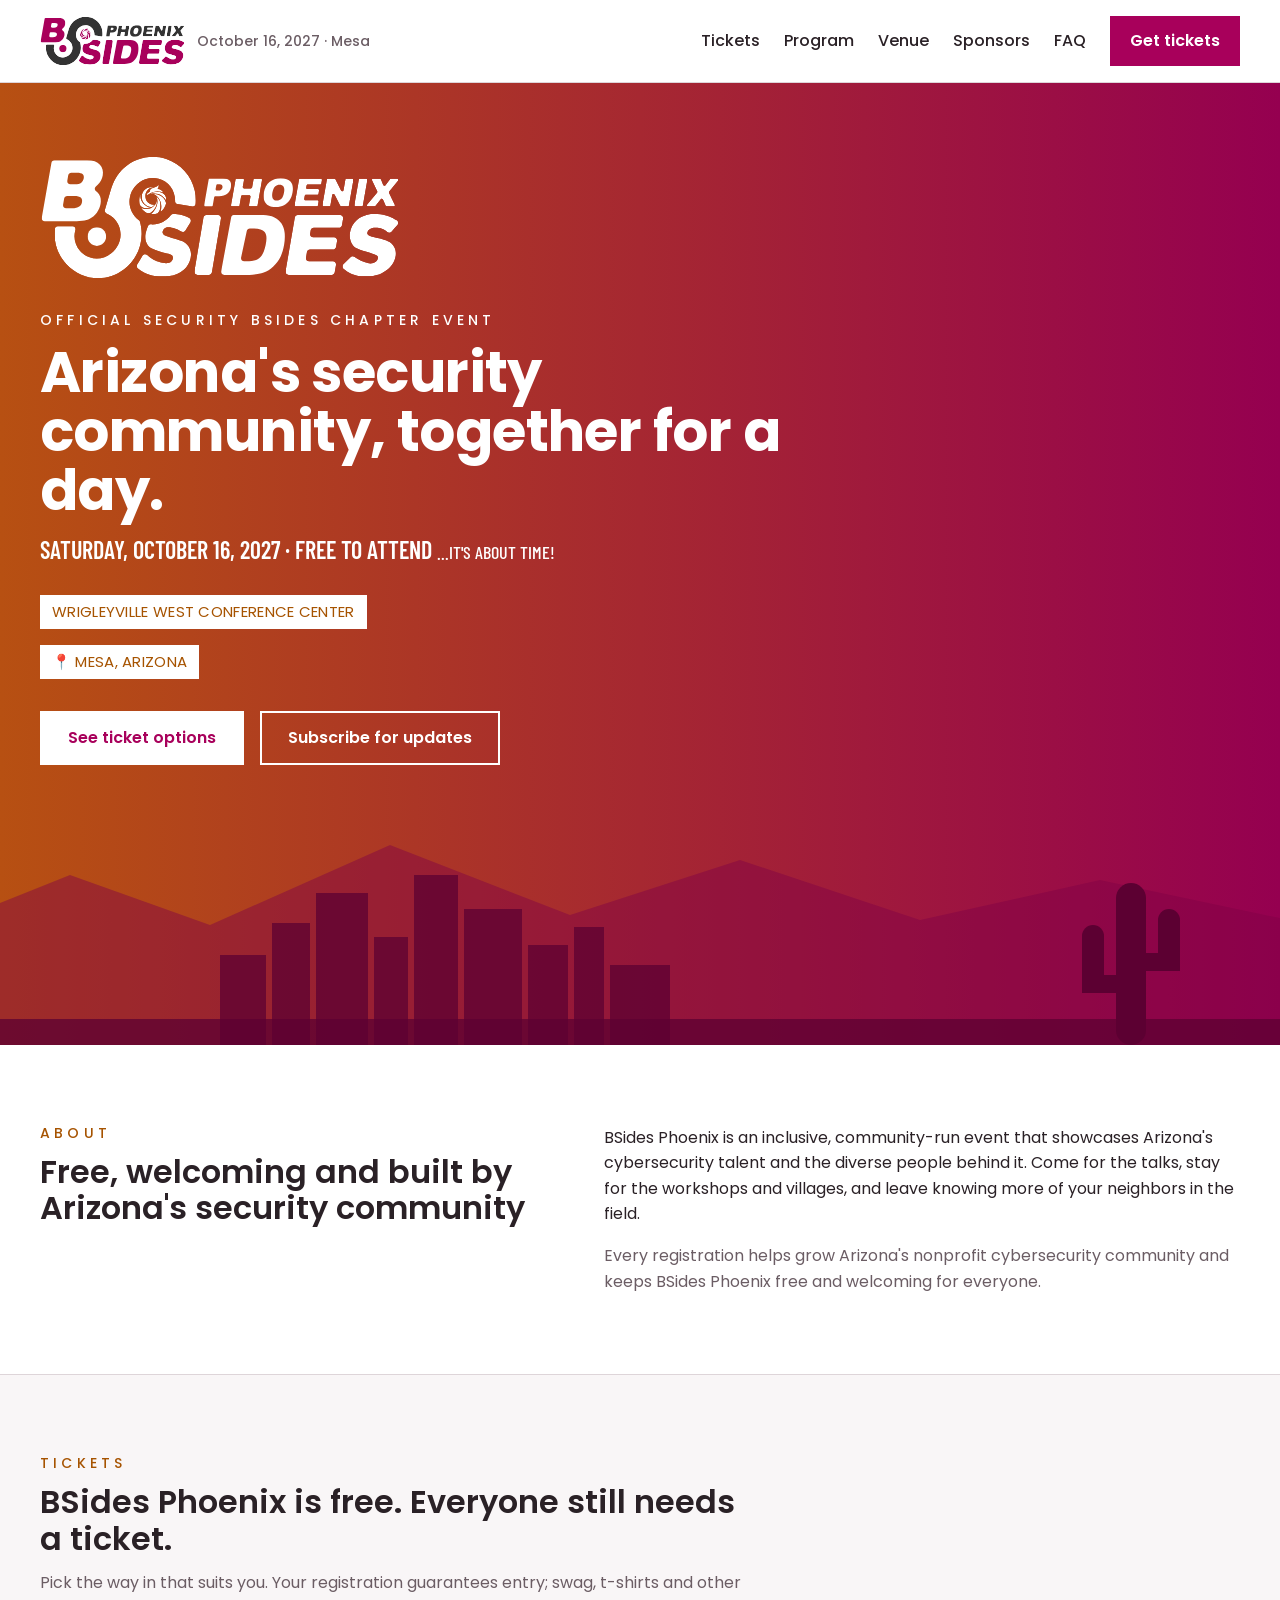
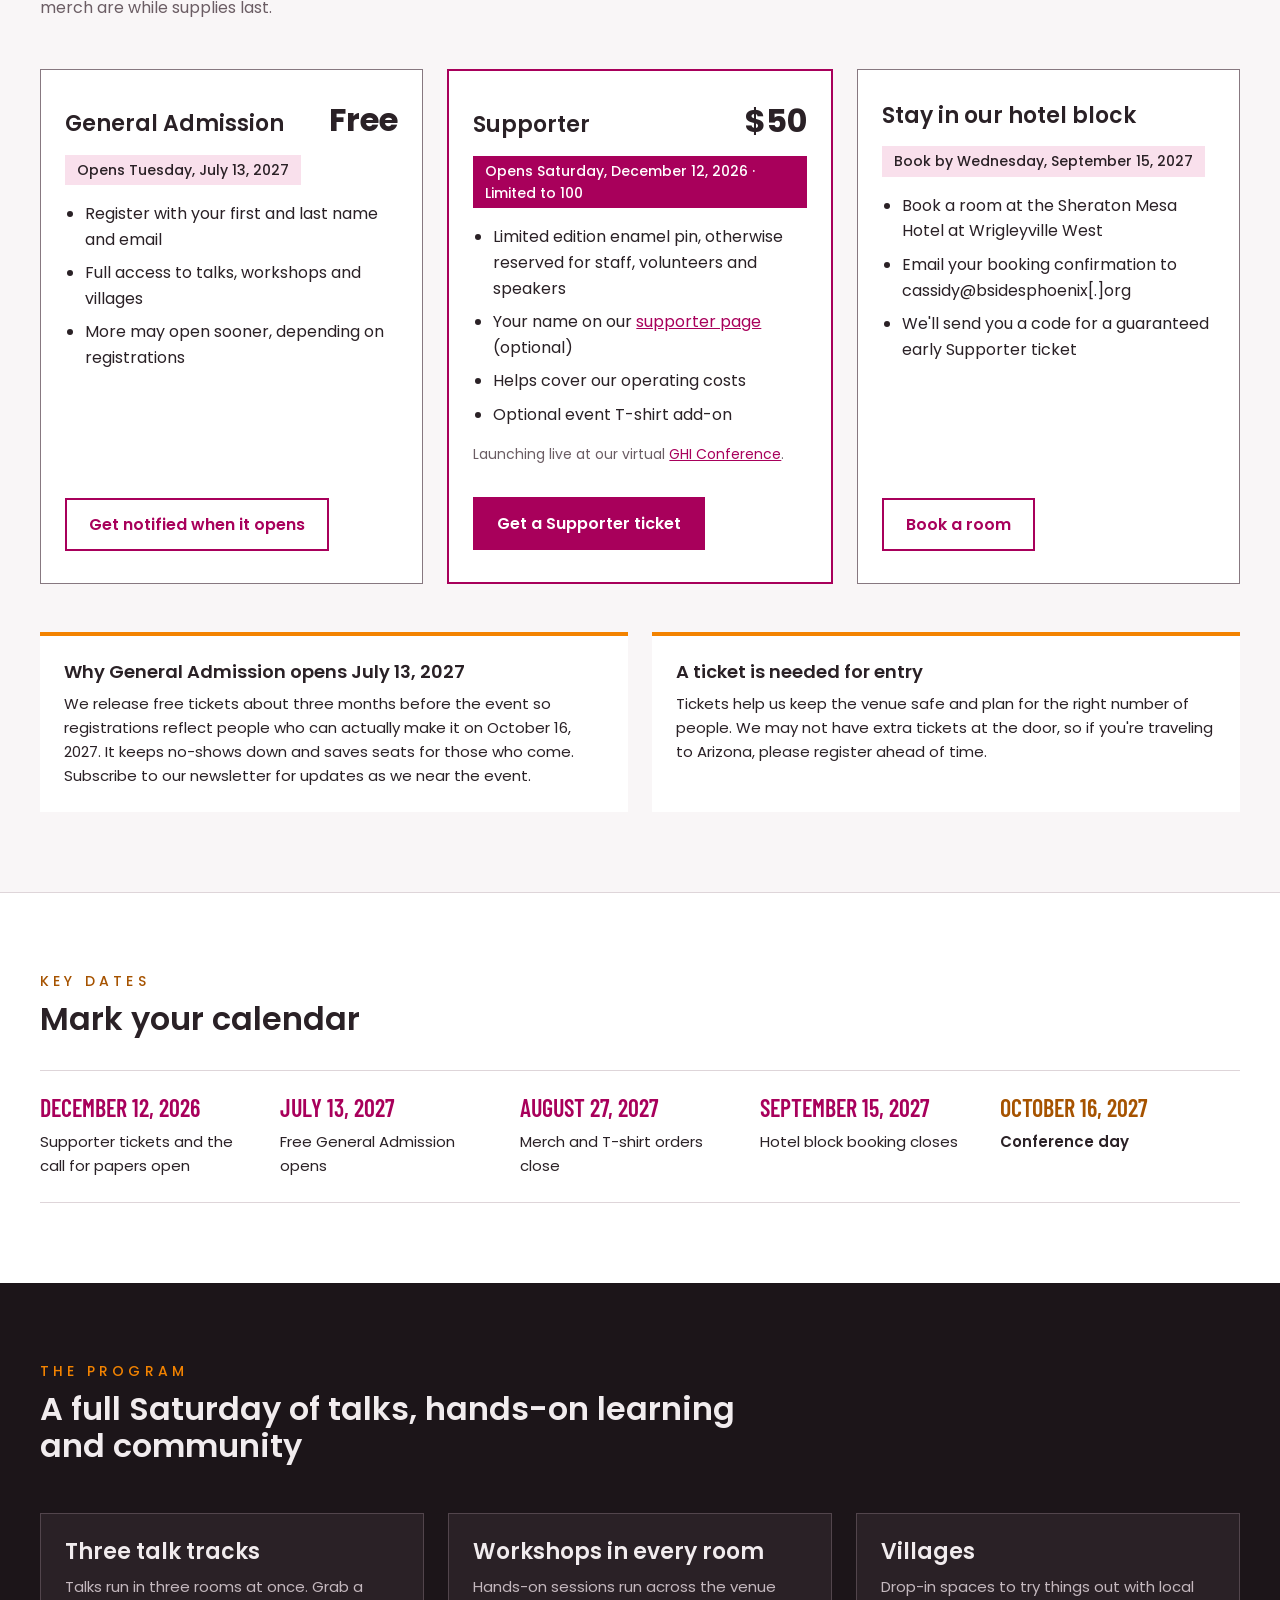
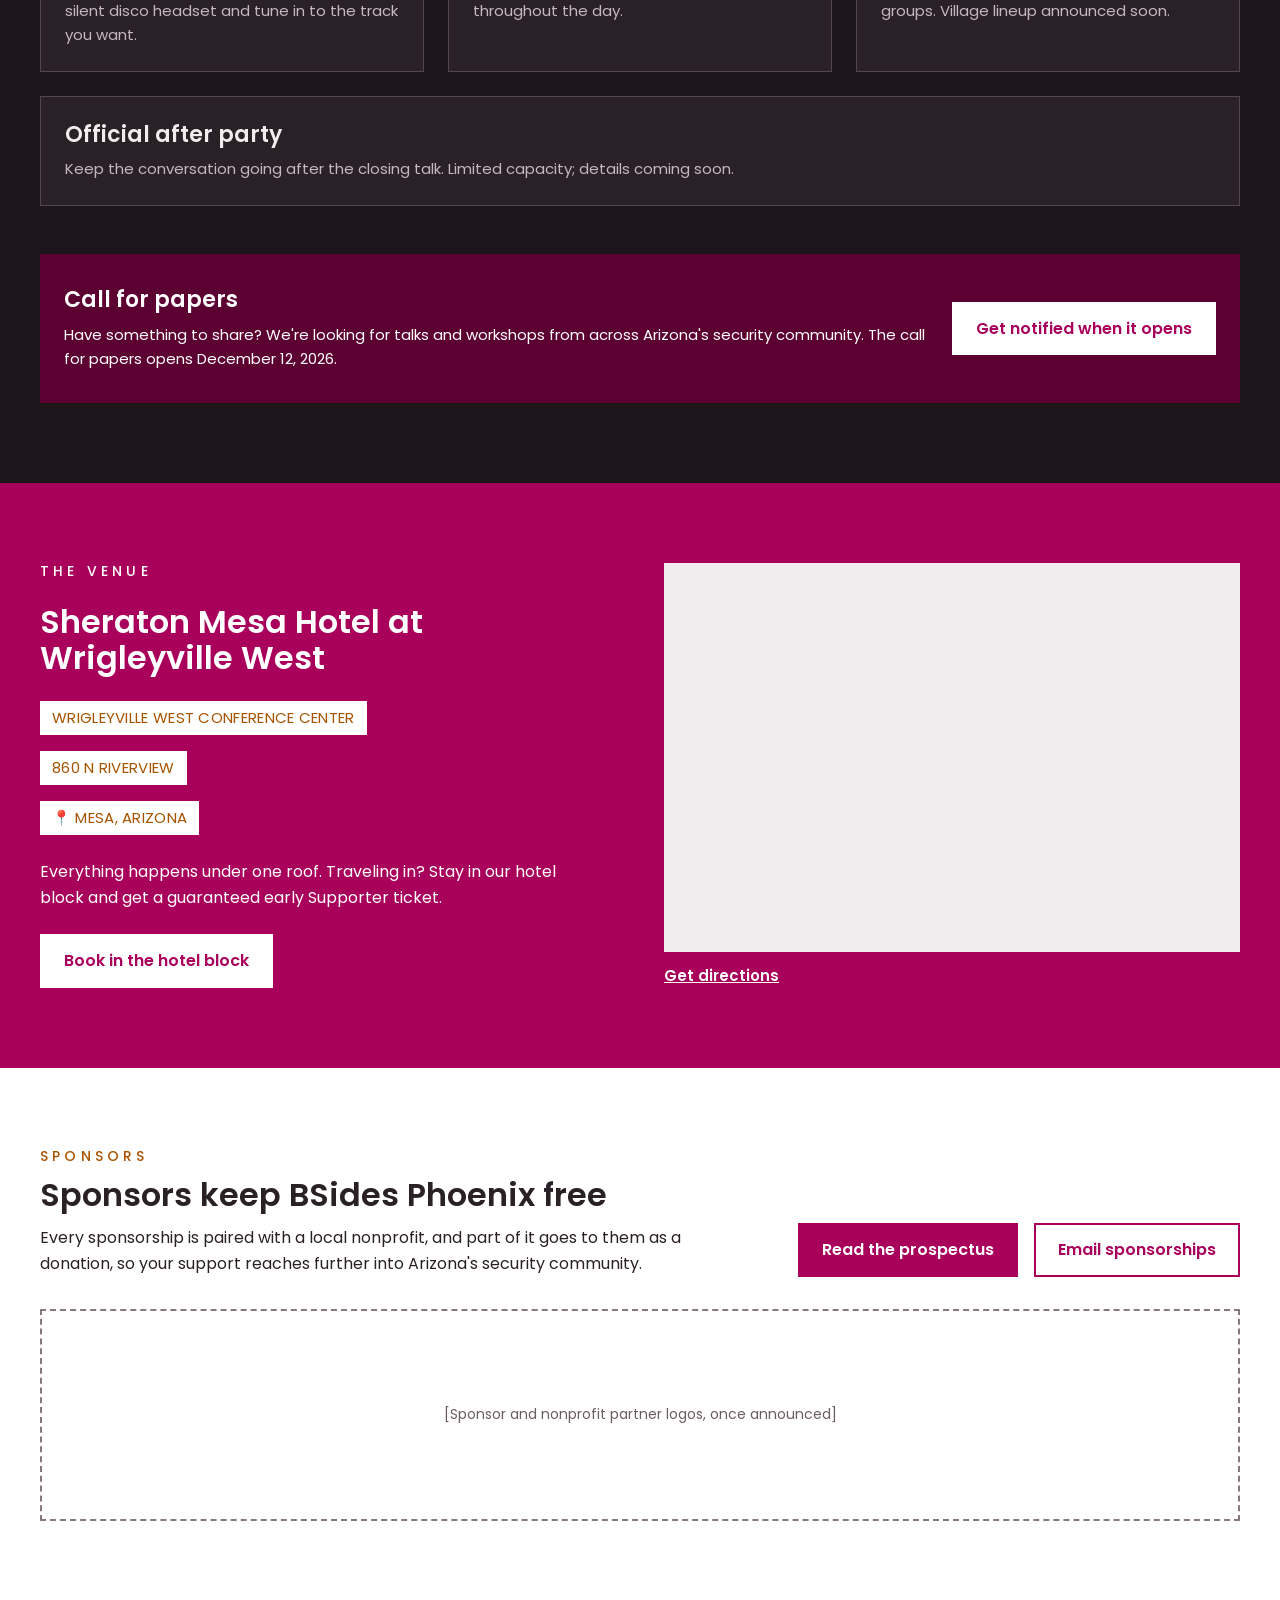
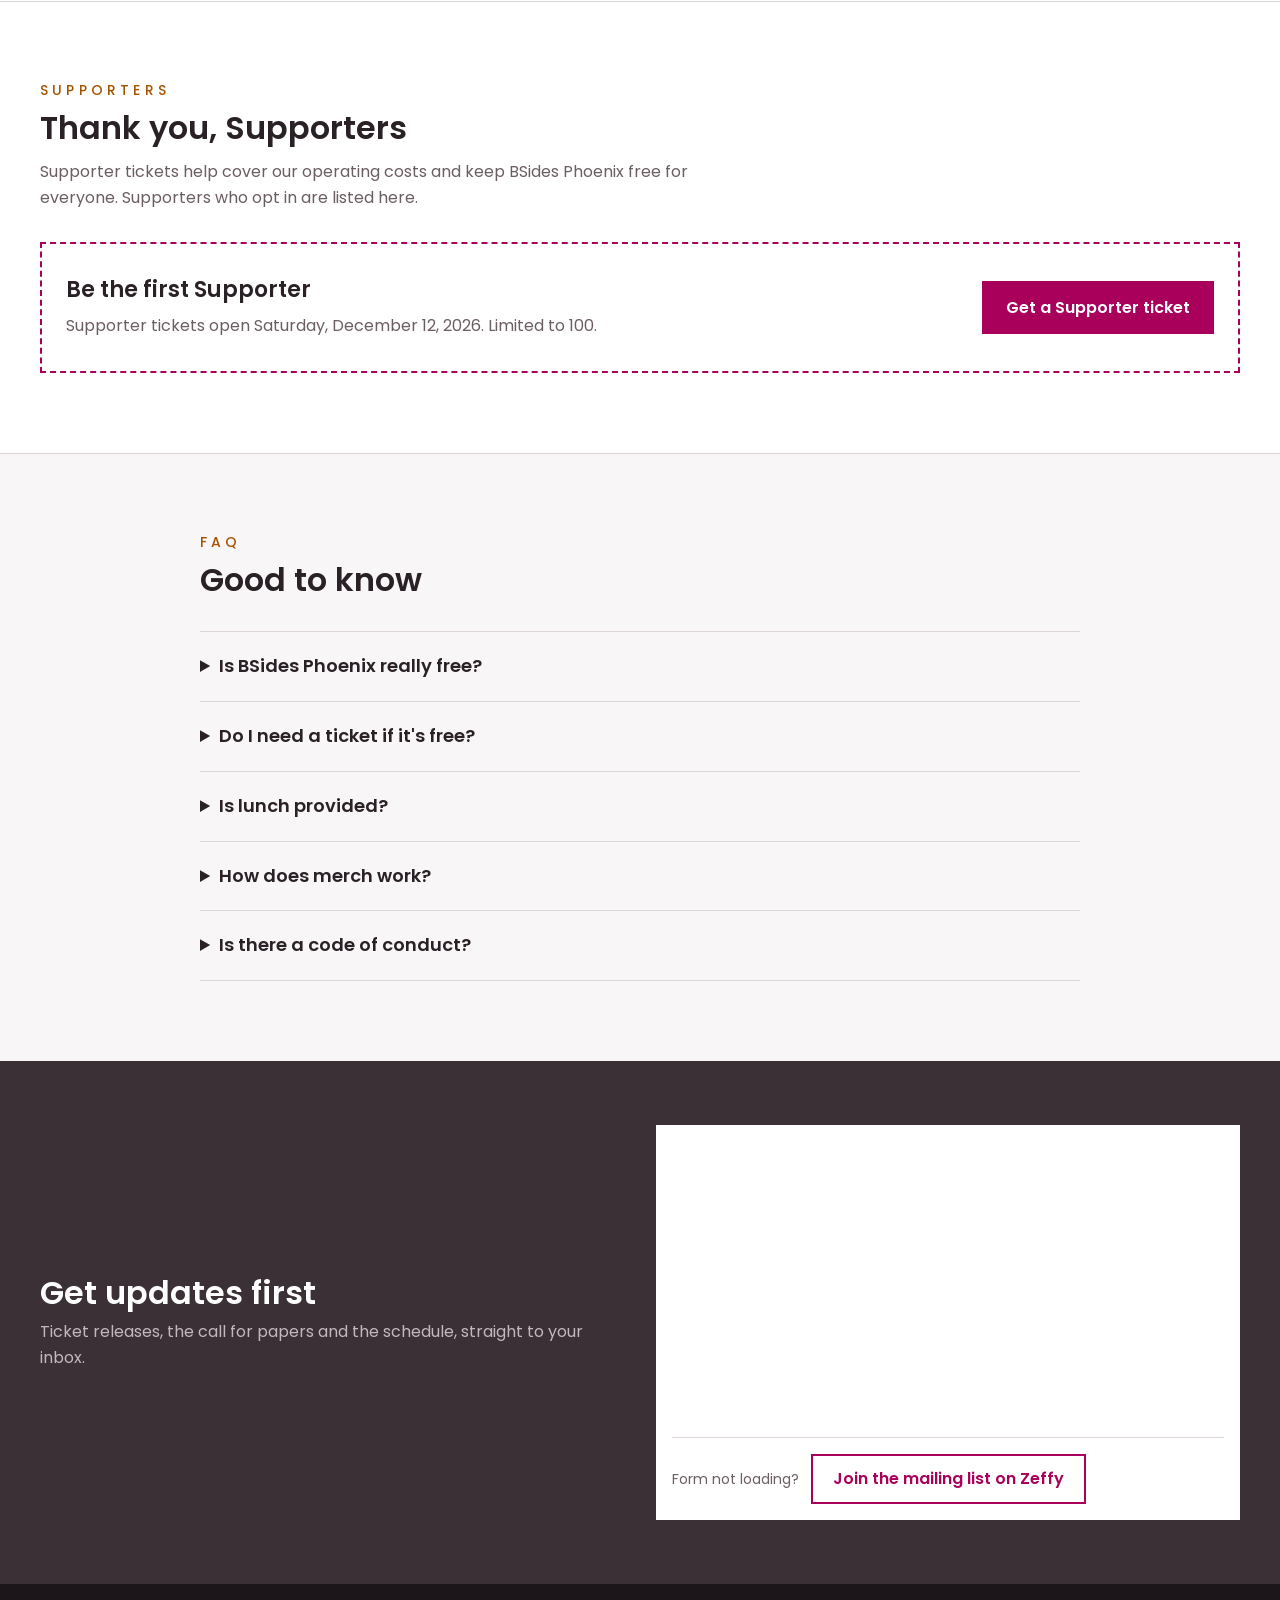
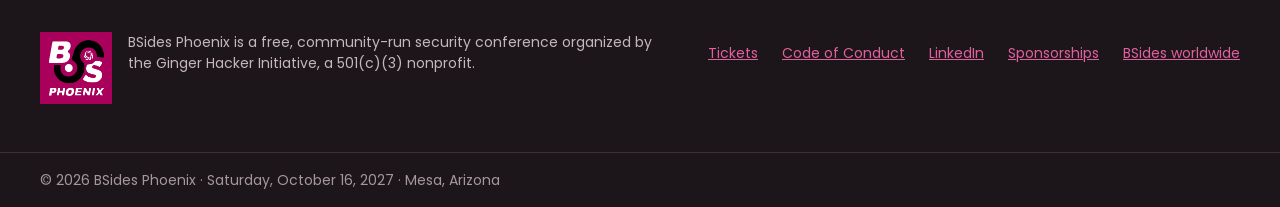
==== index.html @ c881b484 "Add CFP date, venue map, Supporters section and "free" in the hero - Hero date line now reads "Satur" ====
<!doctype html>
<html lang="en">
<head>
<meta charset="utf-8">
<meta name="viewport" content="width=device-width, initial-scale=1">
<title>BSides Phoenix 2027 · Saturday, October 16, 2027 · Mesa, Arizona</title>
<meta name="description" content="BSides Phoenix is a free, community-run security conference on Saturday, October 16, 2027 at the Wrigleyville West Conference Center in Mesa, Arizona.">
<meta property="og:title" content="BSides Phoenix 2027">
<meta property="og:description" content="A free, community-run security conference. Saturday, October 16, 2027 · Mesa, Arizona.">
<meta property="og:url" content="https://bsidesphoenix.org/">
<meta property="og:type" content="website">
<meta property="og:site_name" content="BSides Phoenix">
<meta property="og:image" content="https://bsidesphoenix.org/assets/og-image.png">
<meta property="og:image:width" content="1200">
<meta property="og:image:height" content="630">
<meta property="og:image:alt" content="BSides Phoenix logo with the date Saturday, October 16, 2027, Mesa, Arizona, over a desert skyline">
<meta name="twitter:card" content="summary_large_image">
<link rel="preconnect" href="https://fonts.googleapis.com">
<link rel="preconnect" href="https://fonts.gstatic.com" crossorigin>
<link rel="icon" href="favicon-32.png" sizes="32x32" type="image/png">
<link rel="icon" href="assets/logo/bsides-phoenix-icon.svg" type="image/svg+xml">
<link rel="apple-touch-icon" href="apple-touch-icon.png">
<link href="https://fonts.googleapis.com/css2?family=Poppins:wght@400;500;600;700&amp;family=Barlow+Condensed:wght@500;600&amp;display=swap" rel="stylesheet">
<link rel="stylesheet" href="assets/css/site.css">
</head>
<body>
<div class="page">

<!-- Header -->
<header class="site-header">
<div class="site-header__inner">
<a href="#top" class="brand">
<img src="assets/logo/bsides-phoenix-horizontal-color.svg" alt="BSides Phoenix" width="145" height="50" class="brand__logo">
<span class="brand__date">October 16, 2027 · Mesa</span>
</a>
<nav aria-label="Main" class="main-nav">
<a href="#tickets" class="nav-link">Tickets</a>
<a href="#program" class="nav-link">Program</a>
<a href="#venue" class="nav-link">Venue</a>
<a href="#sponsors" class="nav-link">Sponsors</a>
<a href="#faq" class="nav-link">FAQ</a>
<a href="https://www.zeffy.com/en-US/ticketing/bsides-phoenix" class="btn btn-primary btn--compact">Get tickets</a>
</nav>
</div>
</header>

<!-- Hero -->
<section id="top" class="hero on-photo">
<svg aria-hidden="true" viewBox="0 0 1440 240" preserveAspectRatio="xMidYMax slice" class="hero__skyline">
<polygon points="0,240 0,130 150,70 290,120 470,40 650,110 820,55 1000,115 1180,75 1440,130 1440,240" fill="#7f0045" fill-opacity="0.45"></polygon>
<g fill="#5c0032" fill-opacity="0.75">
<rect x="300" y="150" width="46" height="90"></rect>
<rect x="352" y="118" width="38" height="122"></rect>
<rect x="396" y="88" width="52" height="152"></rect>
<rect x="454" y="132" width="34" height="108"></rect>
<rect x="494" y="70" width="44" height="170"></rect>
<rect x="544" y="104" width="58" height="136"></rect>
<rect x="608" y="140" width="40" height="100"></rect>
<rect x="654" y="122" width="30" height="118"></rect>
<rect x="690" y="160" width="60" height="80"></rect>
<rect x="0" y="214" width="1440" height="26"></rect>
</g>
<g fill="#5c0032">
<rect x="1196" y="78" width="30" height="162" rx="15"></rect>
<rect x="1162" y="120" width="22" height="64" rx="11"></rect>
<rect x="1162" y="170" width="44" height="18"></rect>
<rect x="1238" y="104" width="22" height="58" rx="11"></rect>
<rect x="1216" y="148" width="44" height="18"></rect>
</g>
</svg>
<div class="hero__inner">
<img src="assets/logo/bsides-phoenix-horizontal-white.svg" alt="BSides Phoenix" width="360" height="125" class="hero__logo">
<div class="hero__text">
<p class="eyebrow eyebrow--plain">Official Security BSides Chapter Event</p>
<h1 class="hero__title">Arizona's security community, together for a day.</h1>
<p class="hero__date date-type">Saturday, October 16, 2027 · Free to attend <span class="hero__tagline">...it's about time!</span></p>
</div>
<div class="chips">
<span class="chip">Wrigleyville West Conference Center</span>
<span class="chip"><span aria-hidden="true">📍</span>Mesa, Arizona</span>
</div>
<div class="row gap-16">
<a href="#tickets" class="btn btn-light btn--wide">See ticket options</a>
<a href="#newsletter" class="btn btn-outline-light">Subscribe for updates</a>
</div>
</div>
</section>

<!-- About -->
<section>
<div class="wrap row gap-48 items-start">
<div class="about__intro min-0">
<p class="eyebrow">About</p>
<h2 class="h2">Free, welcoming and built by Arizona's security community</h2>
</div>
<div class="about__body min-0 stack gap-16">
<p class="m-0">BSides Phoenix is an inclusive, community-run event that showcases Arizona's cybersecurity talent and the diverse people behind it. Come for the talks, stay for the workshops and villages, and leave knowing more of your neighbors in the field.</p>
<p class="m-0 muted">Every registration helps grow Arizona's nonprofit cybersecurity community and keeps BSides Phoenix free and welcoming for everyone.</p>
</div>
</div>
</section>

<!-- Tickets -->
<section id="tickets" class="band">
<div class="wrap stack gap-48">
<div class="stack gap-12 measure">
<p class="eyebrow">Tickets</p>
<h2 class="h2">BSides Phoenix is free. Everyone still needs a ticket.</h2>
<p class="m-0 muted">Pick the way in that suits you. Your registration guarantees entry; swag, t-shirts and other merch are while supplies last.</p>
</div>
<div class="row gap-24">

<article class="ticket">
<div class="ticket__head">
<h3 class="h3">General Admission</h3>
<span class="ticket__price">Free</span>
</div>
<span class="badge">Opens Tuesday, July 13, 2027</span>
<ul class="ticket__list">
<li>Register with your first and last name and email</li>
<li>Full access to talks, workshops and villages</li>
<li>More may open sooner, depending on registrations</li>
</ul>
<div class="grow"></div>
<a href="#newsletter" class="btn btn-outline self-start">Get notified when it opens</a>
</article>

<article class="ticket ticket--featured">
<div class="ticket__head">
<h3 class="h3">Supporter</h3>
<span class="ticket__price">$50</span>
</div>
<span class="badge badge--strong">Opens Saturday, December 12, 2026 · Limited to 100</span>
<ul class="ticket__list">
<li>Limited edition enamel pin, otherwise reserved for staff, volunteers and speakers</li>
<li>Your name on our <a href="#supporters">supporter page</a> (optional)</li>
<li>Helps cover our operating costs</li>
<li>Optional event T-shirt add-on</li>
</ul>
<p class="ticket__fine">Launching live at our virtual <a href="https://www.youtube.com/live/ds0Mz9aXHaI?si=sALEgLWDDtvTOj9t">GHI Conference</a>.</p>
<div class="grow"></div>
<a href="https://www.zeffy.com/en-US/ticketing/bsides-phoenix" class="btn btn-primary self-start">Get a Supporter ticket</a>
</article>

<article class="ticket">
<div class="ticket__head">
<h3 class="h3">Stay in our hotel block</h3>
</div>
<span class="badge">Book by Wednesday, September 15, 2027</span>
<ul class="ticket__list">
<li>Book a room at the Sheraton Mesa Hotel at Wrigleyville West</li>
<li>Email your booking confirmation to cassidy@bsidesphoenix[.]org</li>
<li>We'll send you a code for a guaranteed early Supporter ticket</li>
</ul>
<div class="grow"></div>
<a href="https://app.marriott.com/resview2?id=1788377583648&amp;key=GRP&amp;app=resvlink" class="btn btn-outline self-start">Book a room</a>
</article>
</div>

<div class="row gap-24">
<div class="note">
<h3 class="note__title">Why General Admission opens July 13, 2027</h3>
<p class="note__text">We release free tickets about three months before the event so registrations reflect people who can actually make it on October 16, 2027. It keeps no-shows down and saves seats for those who come. Subscribe to our newsletter for updates as we near the event.</p>
</div>
<div class="note">
<h3 class="note__title">A ticket is needed for entry</h3>
<p class="note__text">Tickets help us keep the venue safe and plan for the right number of people. We may not have extra tickets at the door, so if you're traveling to Arizona, please register ahead of time.</p>
</div>
</div>
</div>
</section>

<!-- Key dates -->
<section>
<div class="wrap stack gap-32">
<div class="stack gap-12">
<p class="eyebrow">Key dates</p>
<h2 class="h2">Mark your calendar</h2>
</div>
<ol class="dates">
<li class="dates__item">
<span class="date-type dates__when">December 12, 2026</span>
<span class="dates__what">Supporter tickets and the call for papers open</span>
</li>
<li class="dates__item">
<span class="date-type dates__when">July 13, 2027</span>
<span class="dates__what">Free General Admission opens</span>
</li>
<li class="dates__item">
<span class="date-type dates__when">August 27, 2027</span>
<span class="dates__what">Merch and T-shirt orders close</span>
</li>
<li class="dates__item">
<span class="date-type dates__when">September 15, 2027</span>
<span class="dates__what">Hotel block booking closes</span>
</li>
<li class="dates__item">
<span class="date-type dates__when dates__when--event">October 16, 2027</span>
<span class="dates__what dates__what--event">Conference day</span>
</li>
</ol>
</div>
</section>

<!-- Program -->
<section id="program" class="dark on-dark">
<div class="wrap stack gap-48">
<div class="stack gap-12 measure">
<p class="eyebrow eyebrow--bright">The program</p>
<h2 class="h2">A full Saturday of talks, hands-on learning and community</h2>
</div>
<div class="row gap-24">
<div class="panel">
<h3 class="h3">Three talk tracks</h3>
<p class="panel__text">Talks run in three rooms at once. Grab a silent disco headset and tune in to the track you want.</p>
</div>
<div class="panel">
<h3 class="h3">Workshops in every room</h3>
<p class="panel__text">Hands-on sessions run across the venue throughout the day.</p>
</div>
<div class="panel">
<h3 class="h3">Villages</h3>
<p class="panel__text">Drop-in spaces to try things out with local groups. Village lineup announced soon.</p>
</div>
<div class="panel">
<h3 class="h3">Official after party</h3>
<p class="panel__text">Keep the conversation going after the closing talk. Limited capacity; details coming soon.</p>
</div>
</div>
<div class="cfp">
<div class="cfp__text">
<h3 class="h3">Call for papers</h3>
<p class="cfp__body">Have something to share? We're looking for talks and workshops from across Arizona's security community. The call for papers opens December 12, 2026.</p>
</div>
<a href="#newsletter" class="btn btn-light">Get notified when it opens</a>
</div>
</div>
</section>

<!-- Venue -->
<section id="venue" class="venue on-photo">
<div class="wrap row gap-48 venue__inner">
<div class="venue__info">
<p class="eyebrow eyebrow--plain">The venue</p>
<h2 class="h2">Sheraton Mesa Hotel at Wrigleyville West</h2>
<div class="chips">
<span class="chip">Wrigleyville West Conference Center</span>
<span class="chip">860 N Riverview</span>
<span class="chip"><span aria-hidden="true">📍</span>Mesa, Arizona</span>
</div>
<p class="venue__blurb">Everything happens under one roof. Traveling in? Stay in our hotel block and get a guaranteed early Supporter ticket.</p>
<a href="https://app.marriott.com/resview2?id=1788377583648&amp;key=GRP&amp;app=resvlink" class="btn btn-light">Book in the hotel block</a>
</div>
<div class="venue__map">
<iframe class="venue__map-frame" title="Map of the Sheraton Mesa Hotel at Wrigleyville West, 860 N Riverview, Mesa, Arizona" src="https://www.openstreetmap.org/export/embed.html?bbox=-111.8880%2C33.4250%2C-111.8680%2C33.4370&amp;layer=mapnik&amp;marker=33.4310%2C-111.8780" loading="lazy"></iframe>
<a class="venue__directions" href="https://www.google.com/maps/dir/?api=1&amp;destination=Sheraton+Mesa+Hotel+at+Wrigleyville+West%2C+860+N+Riverview%2C+Mesa%2C+AZ+85201" target="_blank" rel="noopener">Get directions<span class="sr-only"> (opens in a new tab)</span></a>
</div>
</div>
</section>

<!-- Sponsors -->
<section id="sponsors">
<div class="wrap stack gap-32">
<div class="sponsors__top">
<div class="sponsors__intro">
<p class="eyebrow">Sponsors</p>
<h2 class="h2">Sponsors keep BSides Phoenix free</h2>
<p class="m-0">Every sponsorship is paired with a local nonprofit, and part of it goes to them as a donation, so your support reaches further into Arizona's security community.</p>
</div>
<div class="row gap-16">
<a href="#" class="btn btn-primary">Read the prospectus</a>
<a href="mailto:sponsorships@bsidesphoenix.org" class="btn btn-outline">Email sponsorships</a>
</div>
</div>
<div class="placeholder">[Sponsor and nonprofit partner logos, once announced]</div>
</div>
</section>

<!-- Supporters -->
<section id="supporters" class="rule-top">
<div class="wrap stack gap-32">
<div class="stack gap-12 measure">
<p class="eyebrow">Supporters</p>
<h2 class="h2">Thank you, Supporters</h2>
<p class="m-0 muted">Supporter tickets help cover our operating costs and keep BSides Phoenix free for everyone. Supporters who opt in are listed here.</p>
</div>
<!-- Add Supporter names as <li> items inside .supporters__list and delete the .supporters__empty block -->
<div class="supporters__empty">
<div class="stack gap-8">
<h3 class="h3">Be the first Supporter</h3>
<p class="m-0 muted">Supporter tickets open Saturday, December 12, 2026. Limited to 100.</p>
</div>
<a href="https://www.zeffy.com/en-US/ticketing/bsides-phoenix" class="btn btn-primary">Get a Supporter ticket</a>
</div>
</div>
</section>

<!-- FAQ -->
<section id="faq" class="band--top">
<div class="wrap wrap--narrow stack gap-32">
<div class="stack gap-12">
<p class="eyebrow">FAQ</p>
<h2 class="h2">Good to know</h2>
</div>
<div class="faq">
<details class="faq__item">
<summary class="faq__q">Is BSides Phoenix really free?</summary>
<p class="faq__a">Yes. General Admission is free. Supporter tickets ($50) are optional and help cover our operating costs.</p>
</details>
<details class="faq__item">
<summary class="faq__q">Do I need a ticket if it's free?</summary>
<p class="faq__a">Yes, everyone needs a ticket. We may not have extra tickets available at the door, so please register ahead of time.</p>
</details>
<details class="faq__item">
<summary class="faq__q">Is lunch provided?</summary>
<p class="faq__a">Lunch isn't provided. Plan to step out or grab food nearby during the break.</p>
</details>
<details class="faq__item">
<summary class="faq__q">How does merch work?</summary>
<p class="faq__a">Merch is ordered online and picked up at the conference; we don't ship. Orders close Friday, August 27, 2027, and extras for day-of buyers aren't guaranteed.</p>
</details>
<details class="faq__item">
<summary class="faq__q">Is there a code of conduct?</summary>
<p class="faq__a">Yes. Everyone at BSides Phoenix agrees to our <a href="https://sites.google.com/bsidesphoenix.org/code-of-conduct/home">Code of Conduct</a>.</p>
</details>
</div>
</div>
</section>

<!-- Newsletter -->
<section id="newsletter" class="newsletter on-dark">
<div class="wrap row gap-32 newsletter__inner">
<div class="half stack gap-8">
<h2 class="h2">Get updates first</h2>
<p class="newsletter__lead">Ticket releases, the call for papers and the schedule, straight to your inbox.</p>
</div>
<div class="half newsletter__box">
<!-- Zeffy's embed snippet below is kept as Zeffy supplies it, including its inline styles -->
<div data-zeffy-embed data-form-url="/en-US/embed/newsletter-form/join-our-mailing-list-75"></div>
<div data-zeffy-embed-fallback style="display:none;">
<div style="position:relative;overflow:hidden;height:280px;width:100%;"><iframe title='Signup form powered by Zeffy' style='position: absolute; border: 0; top:0;left:0;bottom:0;right:0;width:100%;height:100%' data-zeffy-embed-src='https://www.zeffy.com/en-US/embed/newsletter-form/join-our-mailing-list-75' allowTransparency="true"></iframe></div>
</div>
<script
src="https://www.zeffy.com/embed/v2/zeffy-embed.js"
onerror="document.querySelectorAll('[data-zeffy-embed-fallback]').forEach(function(el){el.style.display='block';el.querySelectorAll('iframe[data-zeffy-embed-src]').forEach(function(f){f.src=f.getAttribute('data-zeffy-embed-src');});});">
</script>
<div class="newsletter__backup">
<span class="newsletter__backup-label">Form not loading?</span>
<a href="https://www.zeffy.com/en-US/embed/newsletter-form/join-our-mailing-list-75" target="_blank" rel="noopener" class="btn btn-outline btn--small">Join the mailing list on Zeffy<span class="sr-only"> (opens in a new tab)</span></a>
</div>
</div>
</div>
</section>

<!-- Footer -->
<footer class="site-footer on-dark">
<div class="wrap row gap-32 site-footer__inner">
<div class="site-footer__about">
<img src="assets/logo/bsides-phoenix-badge-magenta.svg" alt="" width="72" height="72" class="site-footer__badge">
<p class="site-footer__text">BSides Phoenix is a free, community-run security conference organized by the Ginger Hacker Initiative, a 501(c)(3) nonprofit.</p>
</div>
<nav aria-label="Footer" class="footer-nav">
<a href="https://www.zeffy.com/en-US/ticketing/bsides-phoenix" class="footer-link">Tickets</a>
<a href="https://sites.google.com/bsidesphoenix.org/code-of-conduct/home" class="footer-link">Code of Conduct</a>
<a href="https://www.linkedin.com/company/bsidesphx" class="footer-link">LinkedIn</a>
<a href="mailto:sponsorships@bsidesphoenix.org" class="footer-link">Sponsorships</a>
<a href="https://bsides.org" class="footer-link">BSides worldwide</a>
</nav>
</div>
<div class="site-footer__legal">
<p>© 2026 BSides Phoenix · Saturday, October 16, 2027 · Mesa, Arizona</p>
</div>
</footer>

</div>
</body>
</html>
---- assets/css/site.css ----
/* BSides Phoenix 2027 site styles
   Brand: magenta #a8005b, orange #a65300 / #f38300, dark #1c1519
   Fonts: Poppins (body), Barlow Condensed (dates) */

/* ---------- Base ---------- */
html { scroll-behavior: smooth; }
body { margin: 0; background: #ffffff; }
a { color: #a8005b; }
a:hover { color: #7f0045; }
a:focus-visible, button:focus-visible, input:focus-visible, summary:focus-visible { outline: 2px solid #a8005b; outline-offset: 2px; }
.on-dark :focus-visible { outline-color: #e0619f; }
.on-photo :focus-visible { outline-color: #ffffff; }
summary { cursor: pointer; }

.page {
  font-family: Poppins, 'Helvetica Neue', Arial, sans-serif;
  color: #2a2126;
  background: #ffffff;
  font-size: 16px;
  line-height: 1.6;
}

/* ---------- Layout helpers ---------- */
.wrap { max-width: 1200px; margin: 0 auto; padding: 80px 24px; }
.wrap--narrow { max-width: 880px; }
.stack { display: flex; flex-direction: column; }
.row { display: flex; flex-wrap: wrap; }
.items-start { align-items: flex-start; }
.self-start { align-self: flex-start; }
.min-0 { min-width: 0; }
.gap-8 { gap: 8px; }
.gap-12 { gap: 12px; }
.gap-16 { gap: 16px; }
.gap-24 { gap: 24px; }
.gap-32 { gap: 32px; }
.gap-48 { gap: 48px; }
.measure { max-width: 720px; }
.grow { flex-grow: 1; }
.muted { color: #6b5d64; }
.m-0 { margin: 0; }
.sr-only { position: absolute; width: 1px; height: 1px; overflow: hidden; clip: rect(0 0 0 0); white-space: nowrap; }

/* ---------- Type ---------- */
.eyebrow {
  margin: 0;
  font-size: 14px;
  line-height: 1.2;
  font-weight: 500;
  letter-spacing: 0.3em;
  text-transform: uppercase;
  color: #a65300;
}
.eyebrow--plain { color: inherit; }
.eyebrow--bright { color: #f38300; }
.h2 { margin: 0; font-size: 32px; line-height: 1.15; font-weight: 600; }
.h3 { margin: 0; font-size: 22px; line-height: 1.3; font-weight: 600; }
.date-type {
  font-family: 'Barlow Condensed', 'Arial Narrow', sans-serif;
  font-size: 24px;
  line-height: 1.1;
  font-weight: 600;
  text-transform: uppercase;
}

/* ---------- Buttons ----------
   Hover keeps the same color (buttons don't change color on hover). */
.btn { text-decoration: none; font-weight: 600; }
.btn-primary, .btn-primary:hover { background: #a8005b; color: #ffffff; padding: 14px 24px; }
.btn-outline, .btn-outline:hover { border: 2px solid #a8005b; color: #a8005b; padding: 12px 22px; }
.btn-light, .btn-light:hover { background: #ffffff; color: #a8005b; padding: 14px 24px; }
.btn-outline-light, .btn-outline-light:hover { border: 2px solid #ffffff; color: #ffffff; padding: 12px 26px; }
.btn-primary.btn--compact { padding: 12px 20px; }
.btn-light.btn--wide { padding: 14px 28px; }
.btn-outline.btn--small { padding: 10px 20px; }

/* Location tags (white boxes with orange text) */
.chip {
  display: inline-flex;
  gap: 4px;
  padding: 8px 12px;
  background: #ffffff;
  color: #a65300;
  font-size: 15px;
  line-height: 1.2;
  letter-spacing: 0.02em;
  text-transform: uppercase;
}
.chips { display: flex; flex-direction: column; align-items: flex-start; gap: 16px; }

/* ---------- Header ---------- */
.site-header { border-bottom: 1px solid #ded5d9; background: #ffffff; }
.site-header__inner {
  max-width: 1200px; margin: 0 auto; padding: 16px 24px;
  display: flex; flex-wrap: wrap; align-items: center; justify-content: space-between; gap: 16px;
}
.brand, .brand:hover { display: flex; align-items: center; gap: 12px; text-decoration: none; color: #2a2126; }
.brand__logo { display: block; height: 50px; width: auto; }
.brand__date { font-size: 14px; font-weight: 500; color: #6b5d64; }
.main-nav { display: flex; flex-wrap: wrap; align-items: center; gap: 8px 24px; }
.nav-link, .nav-link:hover { color: #2a2126; text-decoration: none; font-weight: 500; padding: 10px 0; }

/* ---------- Hero ---------- */
.hero { position: relative; overflow: hidden; background: linear-gradient(90deg, #b75012 0%, #950050 100%); color: #ffffff; }
.hero__skyline { position: absolute; left: 0; right: 0; bottom: 0; width: 100%; height: 240px; display: block; }
.hero__inner {
  position: relative; max-width: 1200px; margin: 0 auto; padding: 72px 24px 280px;
  display: flex; flex-direction: column; align-items: flex-start; gap: 32px;
}
.hero__logo { display: block; width: 360px; max-width: 100%; height: auto; }
.hero__text { display: flex; flex-direction: column; gap: 16px; max-width: 760px; }
.hero__title { margin: 0; font-size: 56px; line-height: 1.05; font-weight: 700; letter-spacing: -0.01em; }
.hero__date { margin: 0; }
.hero__tagline { font-size: 18px; font-weight: 500; }
@media (max-width: 640px) { .hero__title { font-size: 40px; } }

/* ---------- About ---------- */
.about__intro { flex: 1 1 360px; }
.about__intro .eyebrow { margin-bottom: 12px; }
.about__body { flex: 1 1 480px; }

/* ---------- Tickets ---------- */
.band { background: #f9f6f7; border-top: 1px solid #ded5d9; border-bottom: 1px solid #ded5d9; }
.ticket {
  flex: 1 1 300px; min-width: 0; background: #ffffff; border: 1px solid #877880; padding: 32px 24px;
  display: flex; flex-direction: column; gap: 16px;
}
.ticket--featured { border: 2px solid #a8005b; }
.ticket__head { display: flex; justify-content: space-between; align-items: baseline; gap: 12px; flex-wrap: wrap; }
.ticket__price { font-size: 32px; line-height: 1.15; font-weight: 700; }
.ticket__list { margin: 0; padding-left: 20px; display: flex; flex-direction: column; gap: 8px; }
.ticket__fine { margin: 0; font-size: 14px; line-height: 1.5; color: #6b5d64; }
.badge { align-self: flex-start; background: #f9e0ec; color: #2a2126; font-size: 14px; font-weight: 500; padding: 4px 12px; }
.badge--strong { background: #a8005b; color: #ffffff; }
.note { flex: 1 1 420px; min-width: 0; background: #ffffff; border-top: 4px solid #f38300; padding: 24px; }
.note__title { margin: 0 0 8px; font-size: 18px; line-height: 1.3; font-weight: 600; }
.note__text { margin: 0; font-size: 15px; color: #2a2126; }

/* ---------- Key dates ---------- */
.dates { margin: 0; padding: 0; list-style: none; display: flex; flex-wrap: wrap; gap: 0; border-top: 1px solid #ded5d9; }
.dates__item {
  flex: 1 1 200px; min-width: 0; padding: 24px 24px 24px 0; border-bottom: 1px solid #ded5d9;
  display: flex; flex-direction: column; gap: 8px;
}
.dates__when { color: #a8005b; }
.dates__when--event { color: #a65300; }
.dates__what { font-size: 15px; }
.dates__what--event { font-weight: 600; }

/* ---------- Program (dark) ---------- */
.dark { background: #1c1519; color: #f1ecee; }
.panel {
  flex: 1 1 240px; min-width: 0; background: #2a2126; border: 1px solid #52454c; padding: 24px;
  display: flex; flex-direction: column; gap: 8px;
}
.panel .h3 { color: #f1ecee; }
.panel__text { margin: 0; font-size: 15px; color: #c4b8be; }
.cfp {
  background: #5c0032; padding: 32px 24px;
  display: flex; flex-wrap: wrap; gap: 24px; align-items: center; justify-content: space-between;
}
.cfp__text { flex: 1 1 420px; min-width: 0; display: flex; flex-direction: column; gap: 8px; }
.cfp .h3 { color: #ffffff; }
.cfp__body { margin: 0; font-size: 15px; color: #ffffff; }

/* ---------- Venue ---------- */
.venue { background: #a8005b; color: #ffffff; }
.venue__inner { align-items: stretch; }
.venue__info { flex: 1 1 420px; min-width: 0; display: flex; flex-direction: column; gap: 24px; align-items: flex-start; }
.venue__blurb { margin: 0; max-width: 520px; }
.venue__map { flex: 1 1 420px; min-width: 0; display: flex; flex-direction: column; gap: 12px; }
.venue__map-frame { display: block; width: 100%; flex: 1 1 auto; min-height: 320px; border: 0; background: #f1ecee; }
.venue__directions, .venue__directions:hover { align-self: flex-start; color: #ffffff; font-weight: 600; font-size: 15px; }

/* ---------- Sponsors ---------- */
.sponsors__top { display: flex; flex-wrap: wrap; gap: 48px; align-items: flex-end; justify-content: space-between; }
.sponsors__intro { flex: 1 1 520px; min-width: 0; display: flex; flex-direction: column; gap: 12px; }
.placeholder {
  border: 2px dashed #877880; min-height: 160px;
  display: flex; align-items: center; justify-content: center;
  color: #6b5d64; font-size: 14px; text-align: center; padding: 24px;
}

/* ---------- Supporters ---------- */
.supporters__empty {
  background: #ffffff; border: 2px dashed #a8005b; padding: 32px 24px;
  display: flex; flex-wrap: wrap; gap: 24px; align-items: center; justify-content: space-between;
}
.supporters__list {
  margin: 0; padding: 0; list-style: none;
  display: grid; grid-template-columns: repeat(auto-fill, minmax(200px, 1fr)); gap: 12px 24px;
  font-weight: 500;
}

/* ---------- FAQ ---------- */
.band--top { background: #f9f6f7; border-top: 1px solid #ded5d9; }
.rule-top { border-top: 1px solid #ded5d9; }
.faq { display: flex; flex-direction: column; border-top: 1px solid #ded5d9; }
.faq__item { border-bottom: 1px solid #ded5d9; padding: 20px 0; }
.faq__q { font-size: 18px; font-weight: 600; }
.faq__a { margin: 12px 0 0; color: #2a2126; }

/* ---------- Newsletter ---------- */
.newsletter { background: #3b3036; color: #f1ecee; }
.newsletter__inner { padding: 64px 24px; align-items: center; justify-content: space-between; }
.half { flex: 1 1 420px; min-width: 0; }
.newsletter .h2 { color: #ffffff; }
.newsletter__lead { margin: 0; color: #c4b8be; }
.newsletter__box { background: #ffffff; color: #2a2126; padding: 16px; box-sizing: border-box; }
.newsletter__backup {
  margin-top: 16px; padding-top: 16px; border-top: 1px solid #ded5d9;
  display: flex; flex-wrap: wrap; align-items: center; gap: 12px;
}
.newsletter__backup-label { font-size: 14px; color: #6b5d64; }

/* ---------- Footer ---------- */
.site-footer { background: #1c1519; color: #c4b8be; }
.site-footer__inner { padding: 48px 24px; justify-content: space-between; align-items: flex-start; }
.site-footer__about { flex: 1 1 360px; min-width: 0; display: flex; gap: 16px; align-items: flex-start; }
.site-footer__badge { flex: 0 0 72px; display: block; width: 72px; height: 72px; }
.site-footer__text { margin: 0; font-size: 14px; line-height: 1.5; }
.footer-nav { display: flex; flex-wrap: wrap; gap: 8px 24px; font-size: 14px; }
.footer-link, .footer-link:hover { color: #e0619f; padding: 10px 0; }
.site-footer__legal { border-top: 1px solid #3b3036; }
.site-footer__legal p { max-width: 1200px; margin: 0 auto; padding: 16px 24px; font-size: 14px; color: #a5979e; }
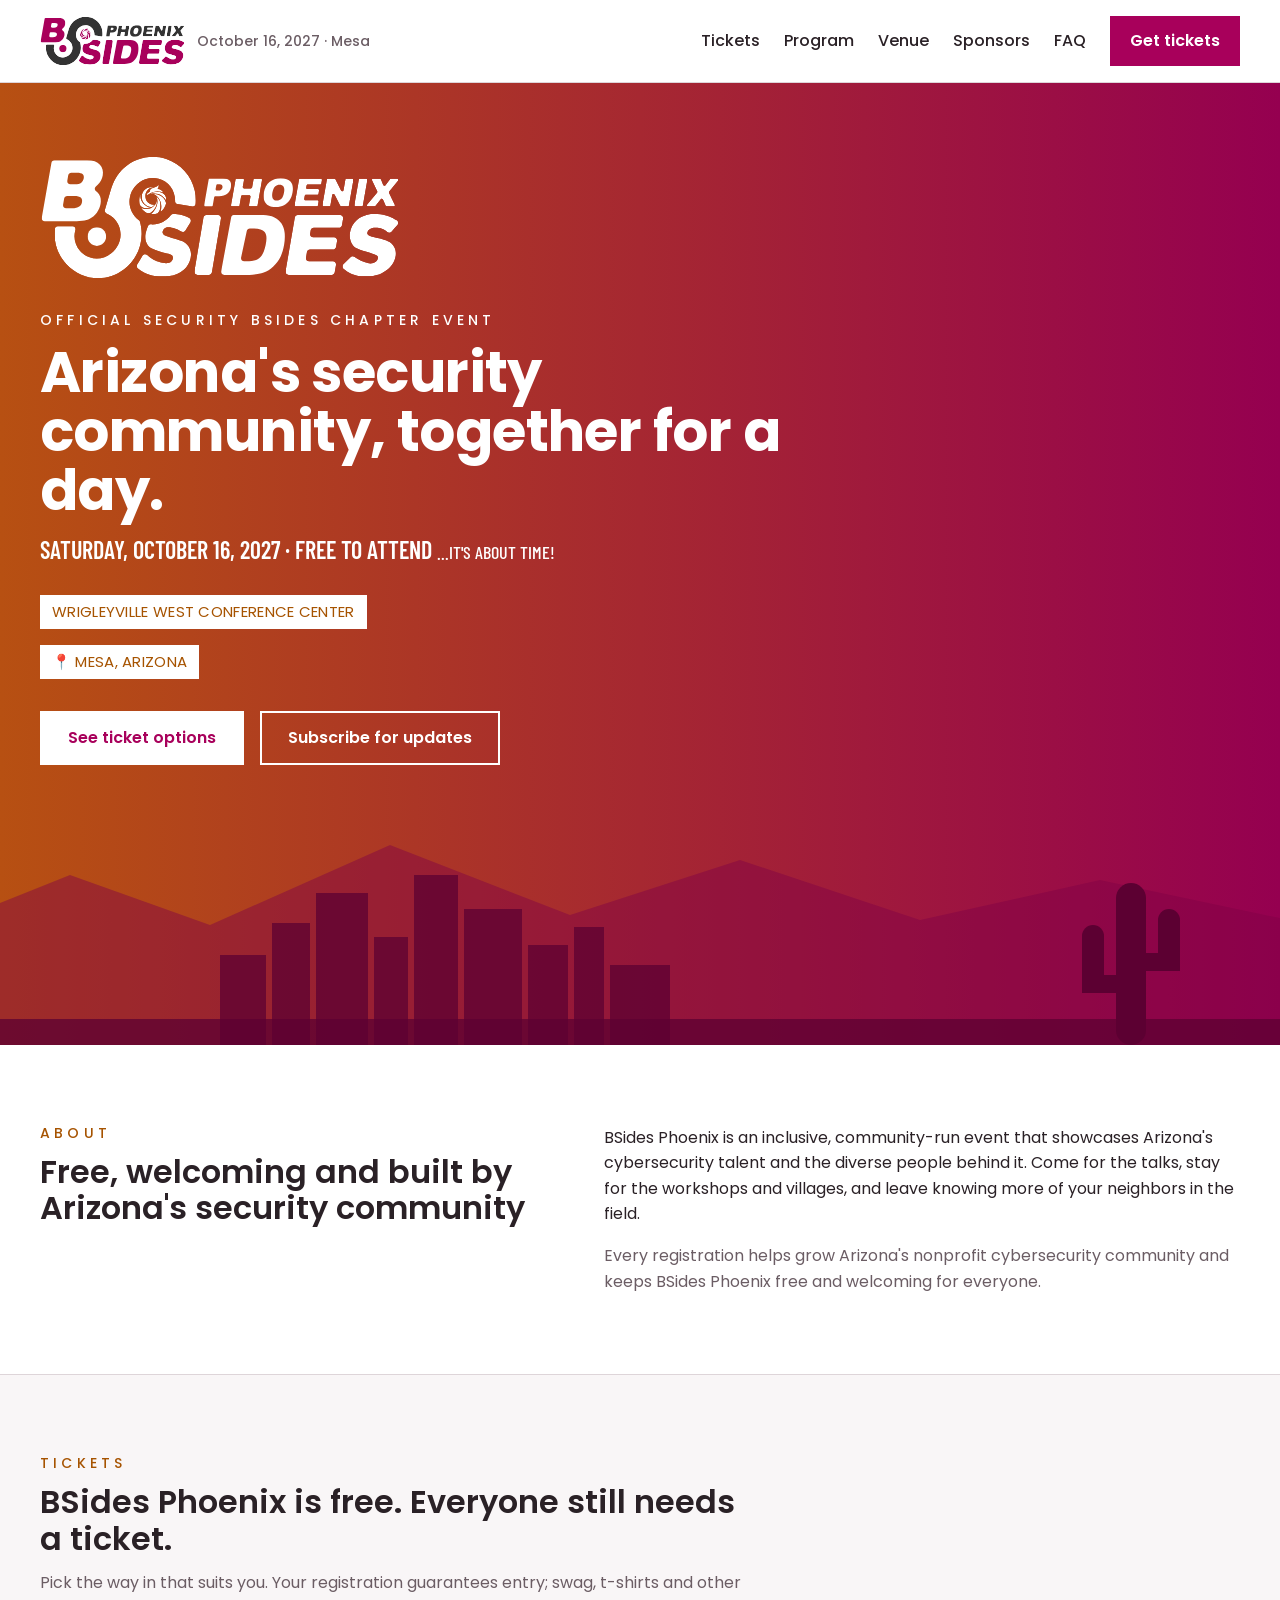
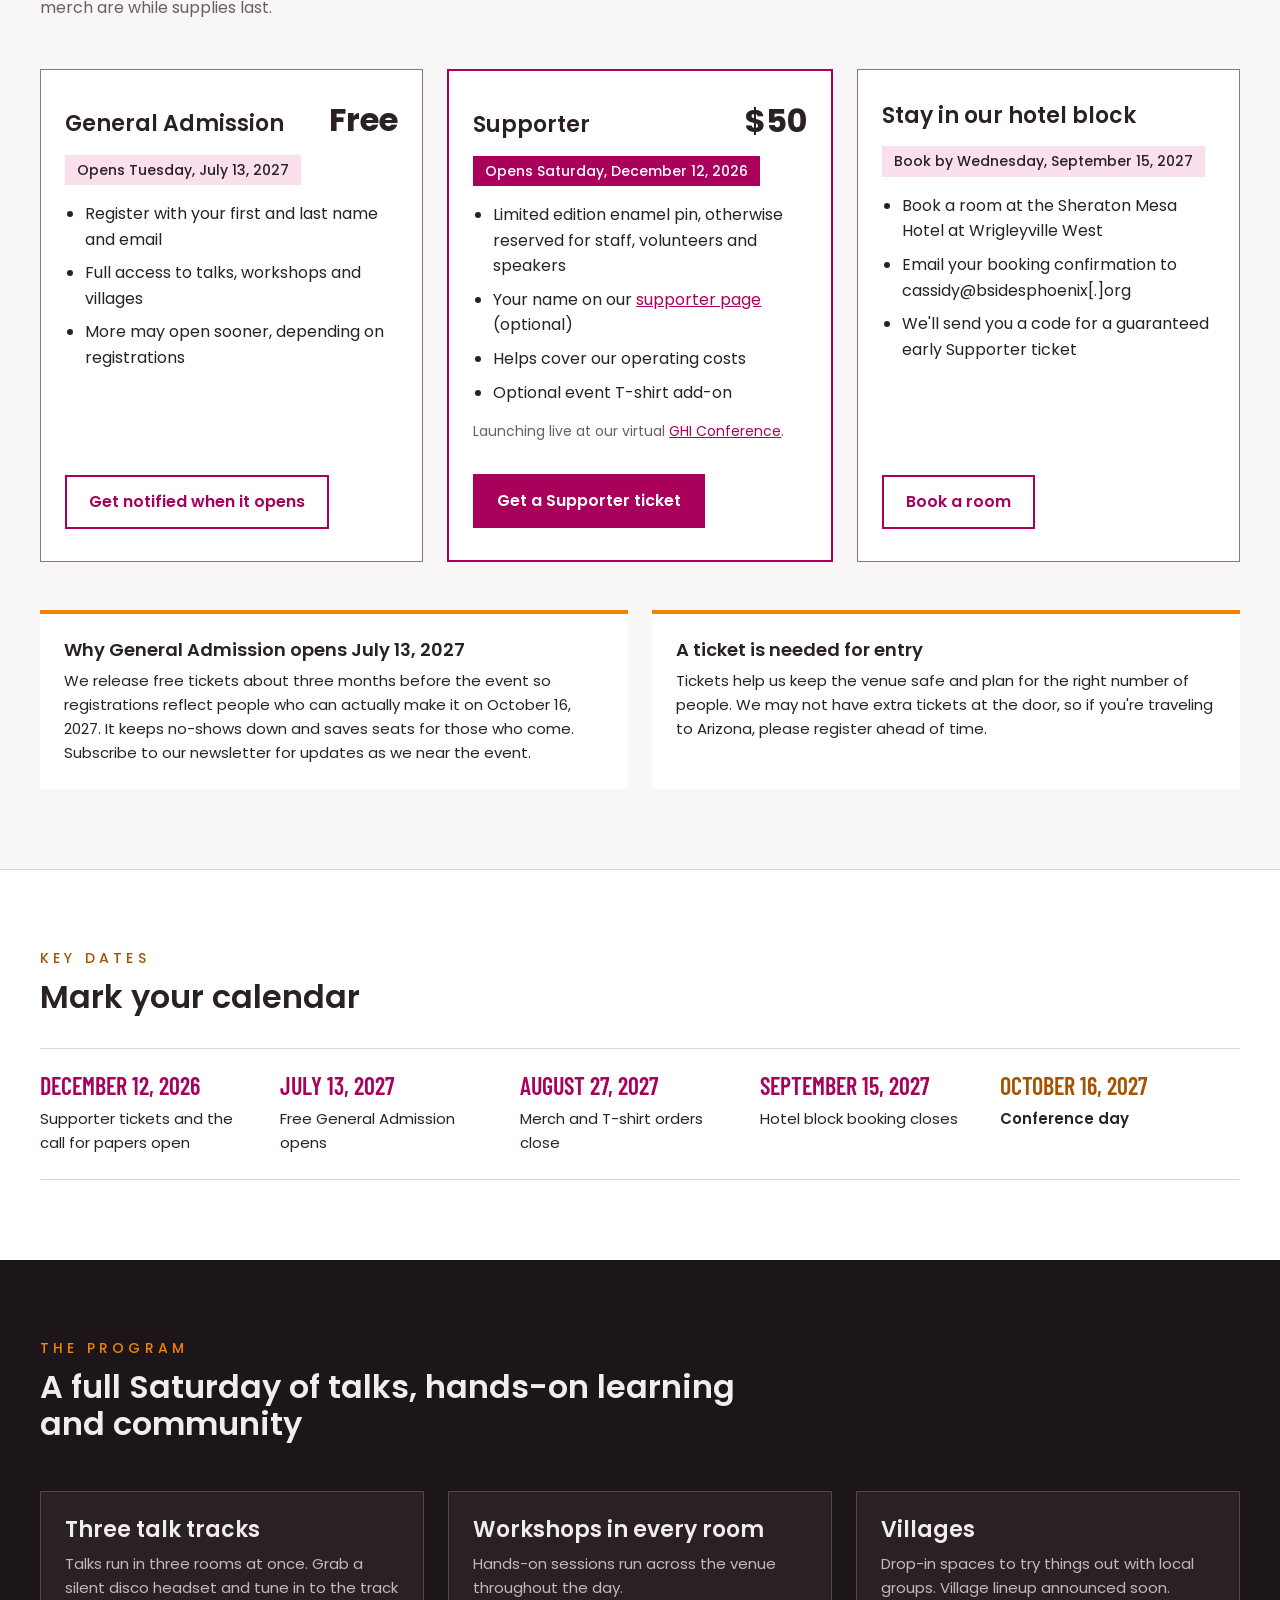
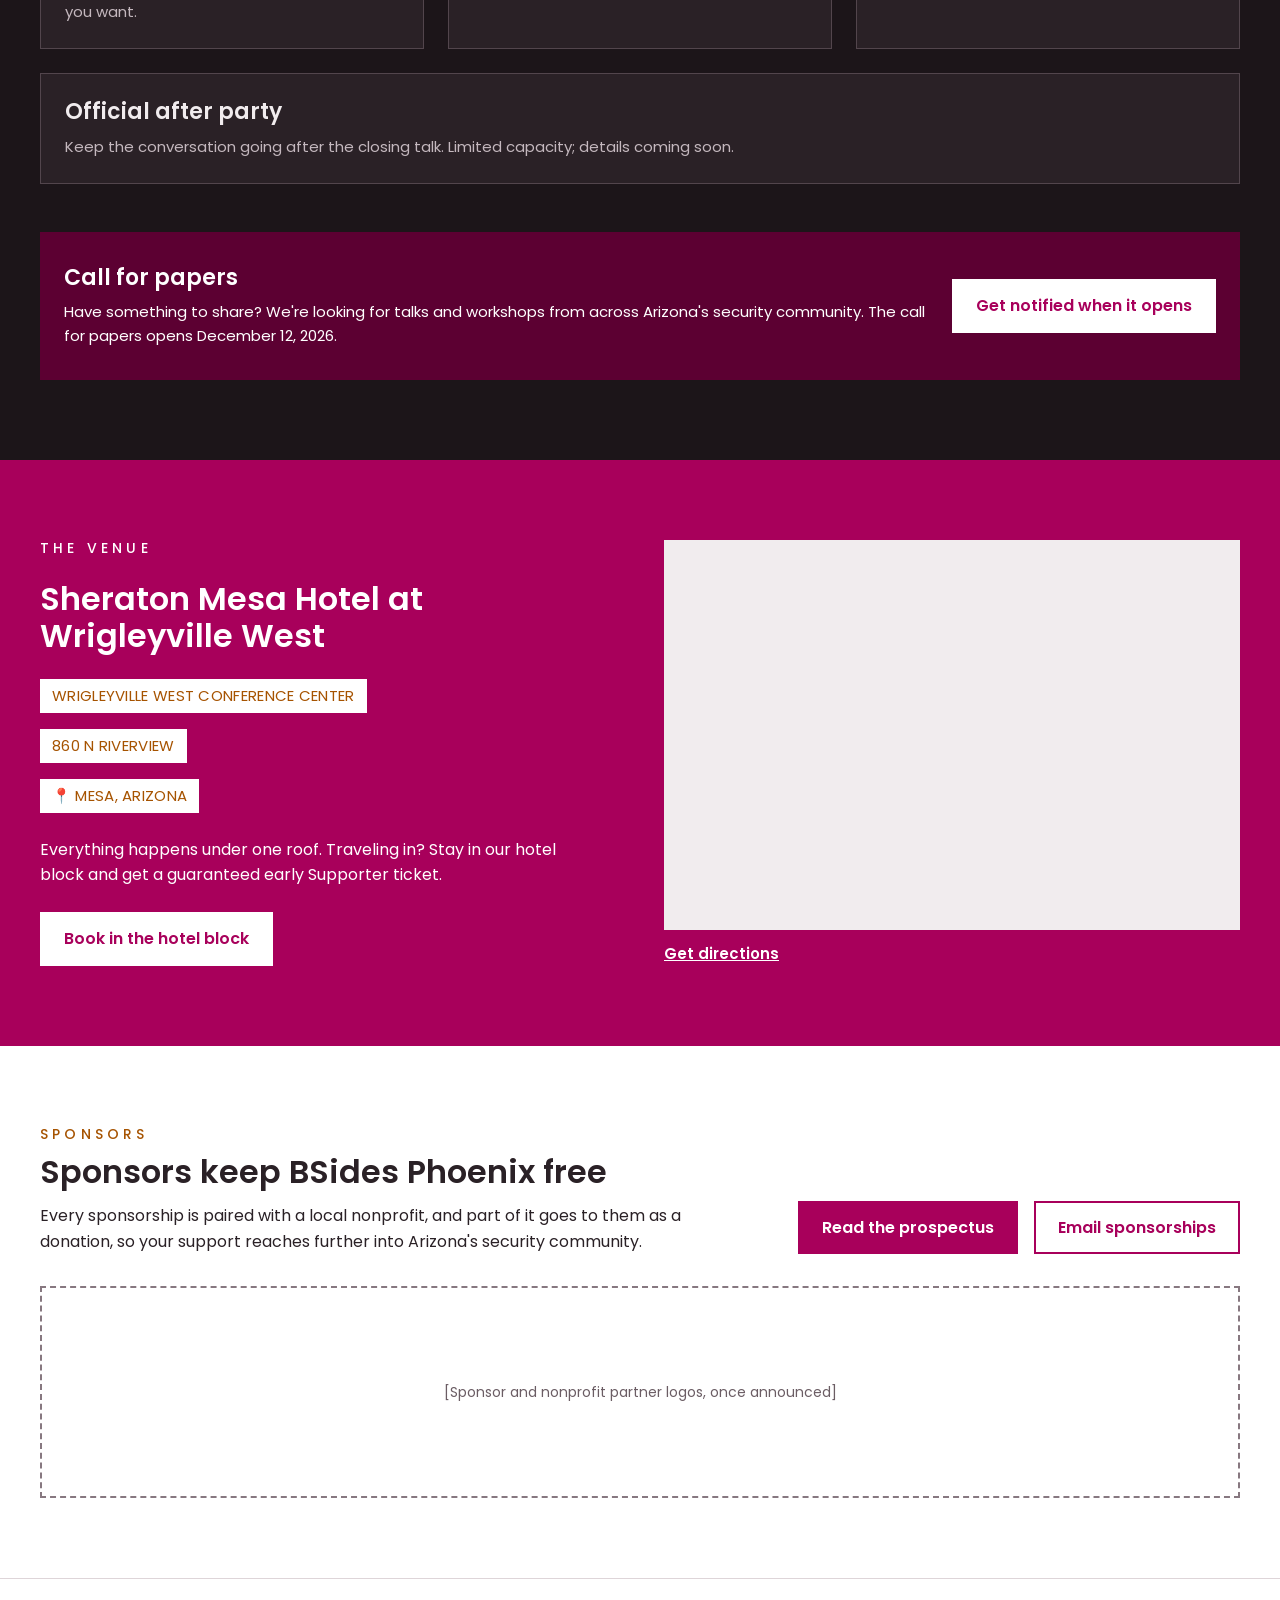
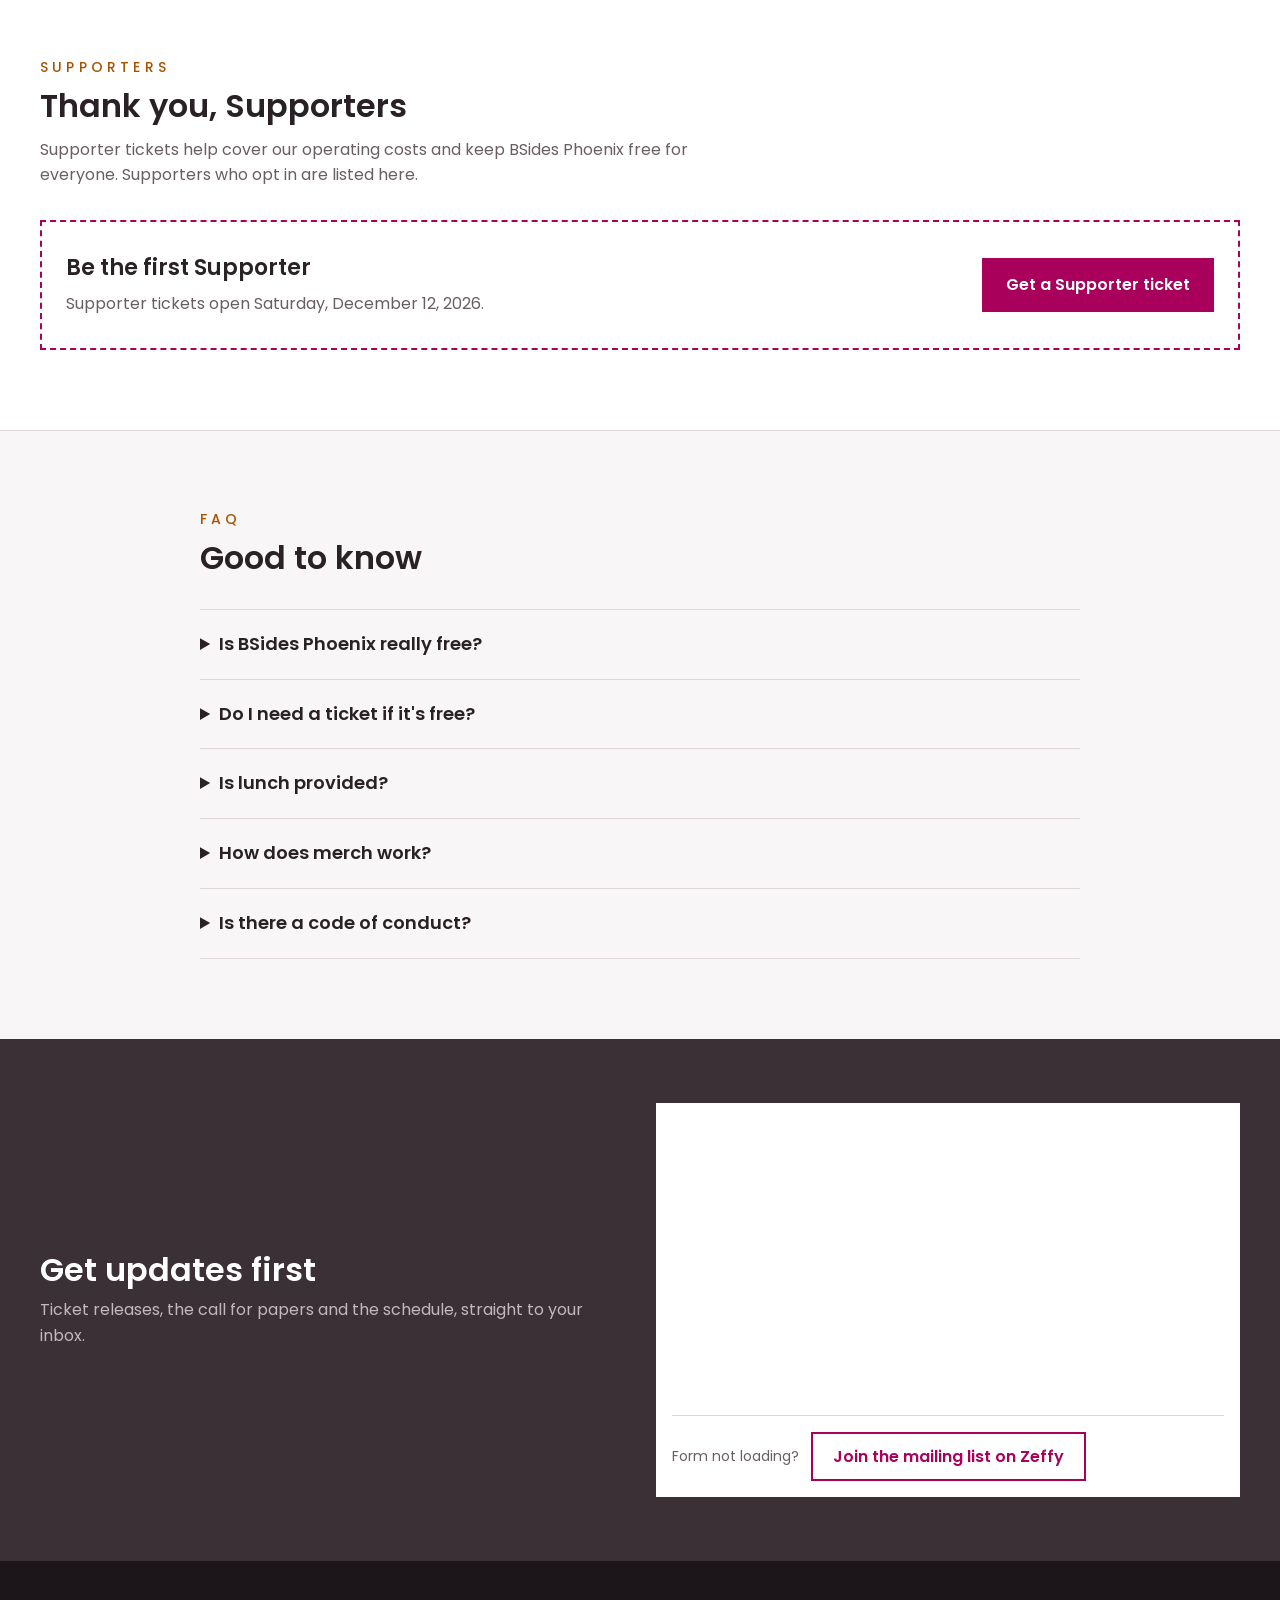
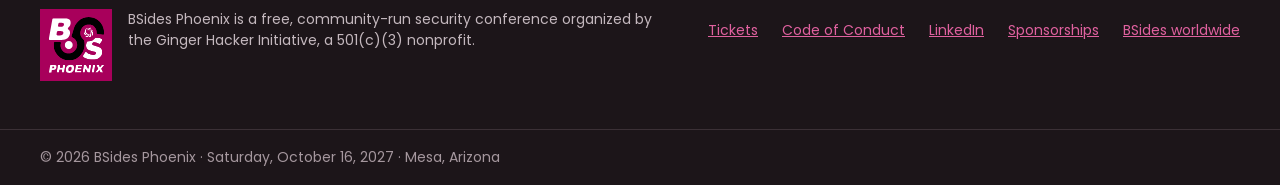
==== commit 6fa75ff1: "Remove the 100-ticket limit from Supporter ticket text The 100 early Supporter tickets are a soft li" ====
--- a/index.html
+++ b/index.html
@@ -130,7 +130,7 @@
 <h3 class="h3">Supporter</h3>
 <span class="ticket__price">$50</span>
 </div>
-<span class="badge badge--strong">Opens Saturday, December 12, 2026 · Limited to 100</span>
+<span class="badge badge--strong">Opens Saturday, December 12, 2026</span>
 <ul class="ticket__list">
 <li>Limited edition enamel pin, otherwise reserved for staff, volunteers and speakers</li>
 <li>Your name on our <a href="#supporters">supporter page</a> (optional)</li>
@@ -288,7 +288,7 @@
 <div class="supporters__empty">
 <div class="stack gap-8">
 <h3 class="h3">Be the first Supporter</h3>
-<p class="m-0 muted">Supporter tickets open Saturday, December 12, 2026. Limited to 100.</p>
+<p class="m-0 muted">Supporter tickets open Saturday, December 12, 2026.</p>
 </div>
 <a href="https://www.zeffy.com/en-US/ticketing/bsides-phoenix" class="btn btn-primary">Get a Supporter ticket</a>
 </div>
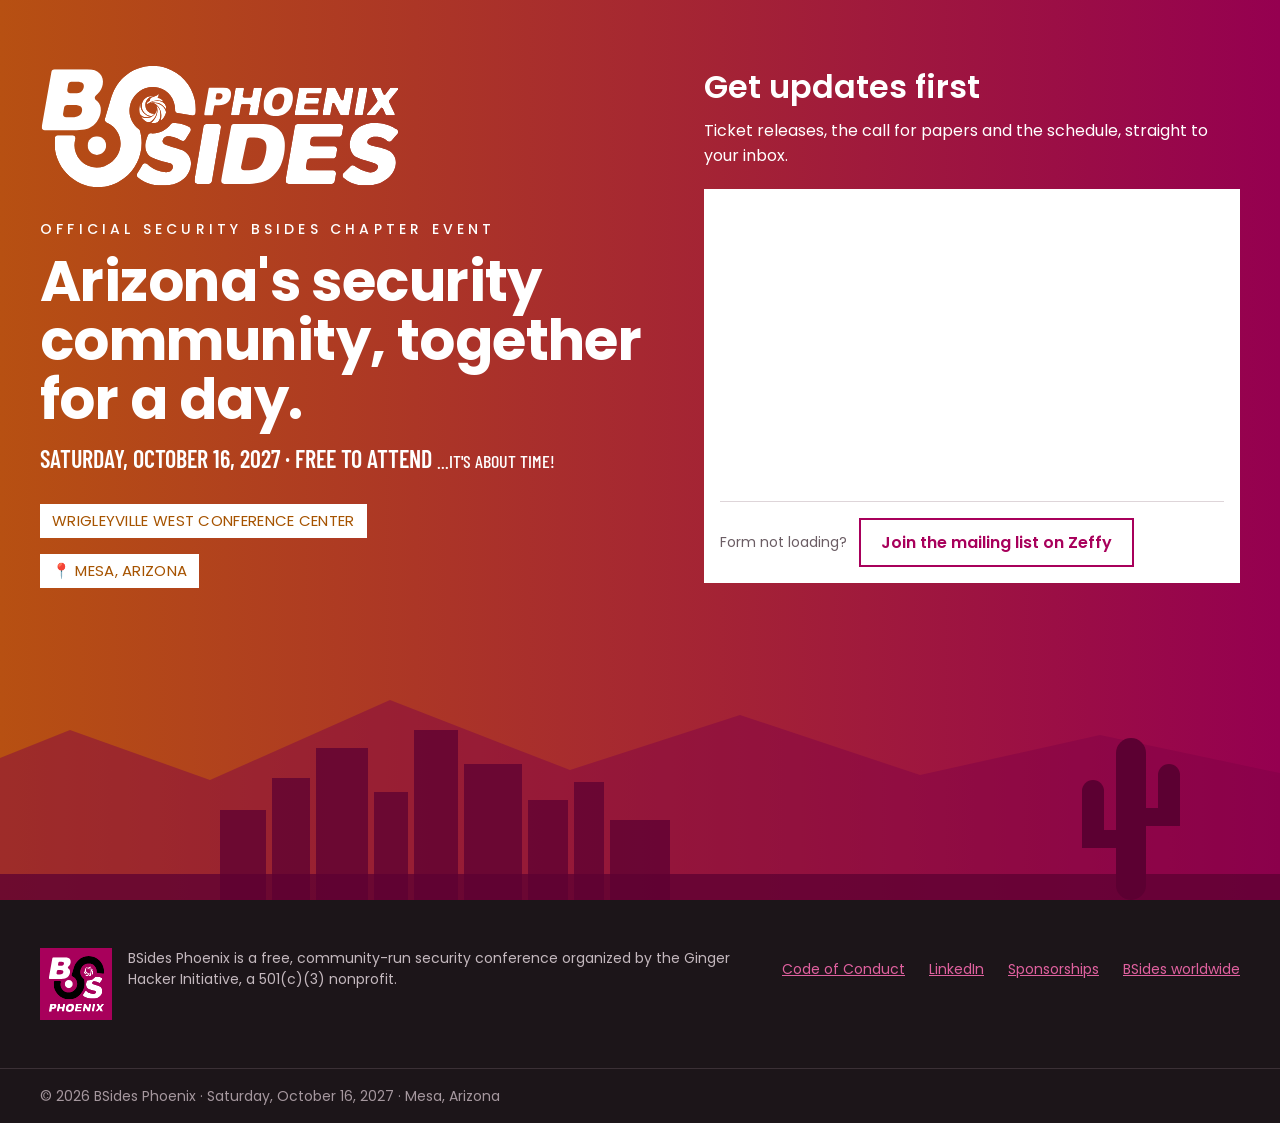
==== commit 53707685: "Add a signup landing page and hide the full site from search engines - index.html is now a landing p" ====
--- a/index.html
+++ b/index.html
@@ -4,7 +4,7 @@
 <meta charset="utf-8">
 <meta name="viewport" content="width=device-width, initial-scale=1">
 <title>BSides Phoenix 2027 · Saturday, October 16, 2027 · Mesa, Arizona</title>
-<meta name="description" content="BSides Phoenix is a free, community-run security conference on Saturday, October 16, 2027 at the Wrigleyville West Conference Center in Mesa, Arizona.">
+<meta name="description" content="BSides Phoenix is a free, community-run security conference on Saturday, October 16, 2027 in Mesa, Arizona. Sign up for email updates on tickets, the call for papers and the schedule.">
 <meta property="og:title" content="BSides Phoenix 2027">
 <meta property="og:description" content="A free, community-run security conference. Saturday, October 16, 2027 · Mesa, Arizona.">
 <meta property="og:url" content="https://bsidesphoenix.org/">
@@ -26,26 +26,8 @@
 <body>
 <div class="page">
 
-<!-- Header -->
-<header class="site-header">
-<div class="site-header__inner">
-<a href="#top" class="brand">
-<img src="assets/logo/bsides-phoenix-horizontal-color.svg" alt="BSides Phoenix" width="145" height="50" class="brand__logo">
-<span class="brand__date">October 16, 2027 · Mesa</span>
-</a>
-<nav aria-label="Main" class="main-nav">
-<a href="#tickets" class="nav-link">Tickets</a>
-<a href="#program" class="nav-link">Program</a>
-<a href="#venue" class="nav-link">Venue</a>
-<a href="#sponsors" class="nav-link">Sponsors</a>
-<a href="#faq" class="nav-link">FAQ</a>
-<a href="https://www.zeffy.com/en-US/ticketing/bsides-phoenix" class="btn btn-primary btn--compact">Get tickets</a>
-</nav>
-</div>
-</header>
-
-<!-- Hero -->
-<section id="top" class="hero on-photo">
+<!-- Landing page: the public front door while the full site stays at preview/ (see README) -->
+<main id="top" class="hero landing on-photo">
 <svg aria-hidden="true" viewBox="0 0 1440 240" preserveAspectRatio="xMidYMax slice" class="hero__skyline">
 <polygon points="0,240 0,130 150,70 290,120 470,40 650,110 820,55 1000,115 1180,75 1440,130 1440,240" fill="#7f0045" fill-opacity="0.45"></polygon>
 <g fill="#5c0032" fill-opacity="0.75">
@@ -68,7 +50,8 @@
 <rect x="1216" y="148" width="44" height="18"></rect>
 </g>
 </svg>
-<div class="hero__inner">
+<div class="hero__inner landing__inner">
+<div class="landing__intro">
 <img src="assets/logo/bsides-phoenix-horizontal-white.svg" alt="BSides Phoenix" width="360" height="125" class="hero__logo">
 <div class="hero__text">
 <p class="eyebrow eyebrow--plain">Official Security BSides Chapter Event</p>
@@ -79,262 +62,11 @@
 <span class="chip">Wrigleyville West Conference Center</span>
 <span class="chip"><span aria-hidden="true">📍</span>Mesa, Arizona</span>
 </div>
-<div class="row gap-16">
-<a href="#tickets" class="btn btn-light btn--wide">See ticket options</a>
-<a href="#newsletter" class="btn btn-outline-light">Subscribe for updates</a>
 </div>
-</div>
-</section>
-
-<!-- About -->
-<section>
-<div class="wrap row gap-48 items-start">
-<div class="about__intro min-0">
-<p class="eyebrow">About</p>
-<h2 class="h2">Free, welcoming and built by Arizona's security community</h2>
-</div>
-<div class="about__body min-0 stack gap-16">
-<p class="m-0">BSides Phoenix is an inclusive, community-run event that showcases Arizona's cybersecurity talent and the diverse people behind it. Come for the talks, stay for the workshops and villages, and leave knowing more of your neighbors in the field.</p>
-<p class="m-0 muted">Every registration helps grow Arizona's nonprofit cybersecurity community and keeps BSides Phoenix free and welcoming for everyone.</p>
-</div>
-</div>
-</section>
-
-<!-- Tickets -->
-<section id="tickets" class="band">
-<div class="wrap stack gap-48">
-<div class="stack gap-12 measure">
-<p class="eyebrow">Tickets</p>
-<h2 class="h2">BSides Phoenix is free. Everyone still needs a ticket.</h2>
-<p class="m-0 muted">Pick the way in that suits you. Your registration guarantees entry; swag, t-shirts and other merch are while supplies last.</p>
-</div>
-<div class="row gap-24">
-
-<article class="ticket">
-<div class="ticket__head">
-<h3 class="h3">General Admission</h3>
-<span class="ticket__price">Free</span>
-</div>
-<span class="badge">Opens Tuesday, July 13, 2027</span>
-<ul class="ticket__list">
-<li>Register with your first and last name and email</li>
-<li>Full access to talks, workshops and villages</li>
-<li>More may open sooner, depending on registrations</li>
-</ul>
-<div class="grow"></div>
-<a href="#newsletter" class="btn btn-outline self-start">Get notified when it opens</a>
-</article>
-
-<article class="ticket ticket--featured">
-<div class="ticket__head">
-<h3 class="h3">Supporter</h3>
-<span class="ticket__price">$50</span>
-</div>
-<span class="badge badge--strong">Opens Saturday, December 12, 2026</span>
-<ul class="ticket__list">
-<li>Limited edition enamel pin, otherwise reserved for staff, volunteers and speakers</li>
-<li>Your name on our <a href="#supporters">supporter page</a> (optional)</li>
-<li>Helps cover our operating costs</li>
-<li>Optional event T-shirt add-on</li>
-</ul>
-<p class="ticket__fine">Launching live at our virtual <a href="https://www.youtube.com/live/ds0Mz9aXHaI?si=sALEgLWDDtvTOj9t">GHI Conference</a>.</p>
-<div class="grow"></div>
-<a href="https://www.zeffy.com/en-US/ticketing/bsides-phoenix" class="btn btn-primary self-start">Get a Supporter ticket</a>
-</article>
-
-<article class="ticket">
-<div class="ticket__head">
-<h3 class="h3">Stay in our hotel block</h3>
-</div>
-<span class="badge">Book by Wednesday, September 15, 2027</span>
-<ul class="ticket__list">
-<li>Book a room at the Sheraton Mesa Hotel at Wrigleyville West</li>
-<li>Email your booking confirmation to cassidy@bsidesphoenix[.]org</li>
-<li>We'll send you a code for a guaranteed early Supporter ticket</li>
-</ul>
-<div class="grow"></div>
-<a href="https://app.marriott.com/resview2?id=1788377583648&amp;key=GRP&amp;app=resvlink" class="btn btn-outline self-start">Book a room</a>
-</article>
-</div>
-
-<div class="row gap-24">
-<div class="note">
-<h3 class="note__title">Why General Admission opens July 13, 2027</h3>
-<p class="note__text">We release free tickets about three months before the event so registrations reflect people who can actually make it on October 16, 2027. It keeps no-shows down and saves seats for those who come. Subscribe to our newsletter for updates as we near the event.</p>
-</div>
-<div class="note">
-<h3 class="note__title">A ticket is needed for entry</h3>
-<p class="note__text">Tickets help us keep the venue safe and plan for the right number of people. We may not have extra tickets at the door, so if you're traveling to Arizona, please register ahead of time.</p>
-</div>
-</div>
-</div>
-</section>
-
-<!-- Key dates -->
-<section>
-<div class="wrap stack gap-32">
-<div class="stack gap-12">
-<p class="eyebrow">Key dates</p>
-<h2 class="h2">Mark your calendar</h2>
-</div>
-<ol class="dates">
-<li class="dates__item">
-<span class="date-type dates__when">December 12, 2026</span>
-<span class="dates__what">Supporter tickets and the call for papers open</span>
-</li>
-<li class="dates__item">
-<span class="date-type dates__when">July 13, 2027</span>
-<span class="dates__what">Free General Admission opens</span>
-</li>
-<li class="dates__item">
-<span class="date-type dates__when">August 27, 2027</span>
-<span class="dates__what">Merch and T-shirt orders close</span>
-</li>
-<li class="dates__item">
-<span class="date-type dates__when">September 15, 2027</span>
-<span class="dates__what">Hotel block booking closes</span>
-</li>
-<li class="dates__item">
-<span class="date-type dates__when dates__when--event">October 16, 2027</span>
-<span class="dates__what dates__what--event">Conference day</span>
-</li>
-</ol>
-</div>
-</section>
-
-<!-- Program -->
-<section id="program" class="dark on-dark">
-<div class="wrap stack gap-48">
-<div class="stack gap-12 measure">
-<p class="eyebrow eyebrow--bright">The program</p>
-<h2 class="h2">A full Saturday of talks, hands-on learning and community</h2>
-</div>
-<div class="row gap-24">
-<div class="panel">
-<h3 class="h3">Three talk tracks</h3>
-<p class="panel__text">Talks run in three rooms at once. Grab a silent disco headset and tune in to the track you want.</p>
-</div>
-<div class="panel">
-<h3 class="h3">Workshops in every room</h3>
-<p class="panel__text">Hands-on sessions run across the venue throughout the day.</p>
-</div>
-<div class="panel">
-<h3 class="h3">Villages</h3>
-<p class="panel__text">Drop-in spaces to try things out with local groups. Village lineup announced soon.</p>
-</div>
-<div class="panel">
-<h3 class="h3">Official after party</h3>
-<p class="panel__text">Keep the conversation going after the closing talk. Limited capacity; details coming soon.</p>
-</div>
-</div>
-<div class="cfp">
-<div class="cfp__text">
-<h3 class="h3">Call for papers</h3>
-<p class="cfp__body">Have something to share? We're looking for talks and workshops from across Arizona's security community. The call for papers opens December 12, 2026.</p>
-</div>
-<a href="#newsletter" class="btn btn-light">Get notified when it opens</a>
-</div>
-</div>
-</section>
-
-<!-- Venue -->
-<section id="venue" class="venue on-photo">
-<div class="wrap row gap-48 venue__inner">
-<div class="venue__info">
-<p class="eyebrow eyebrow--plain">The venue</p>
-<h2 class="h2">Sheraton Mesa Hotel at Wrigleyville West</h2>
-<div class="chips">
-<span class="chip">Wrigleyville West Conference Center</span>
-<span class="chip">860 N Riverview</span>
-<span class="chip"><span aria-hidden="true">📍</span>Mesa, Arizona</span>
-</div>
-<p class="venue__blurb">Everything happens under one roof. Traveling in? Stay in our hotel block and get a guaranteed early Supporter ticket.</p>
-<a href="https://app.marriott.com/resview2?id=1788377583648&amp;key=GRP&amp;app=resvlink" class="btn btn-light">Book in the hotel block</a>
-</div>
-<div class="venue__map">
-<iframe class="venue__map-frame" title="Map of the Sheraton Mesa Hotel at Wrigleyville West, 860 N Riverview, Mesa, Arizona" src="https://www.openstreetmap.org/export/embed.html?bbox=-111.8880%2C33.4250%2C-111.8680%2C33.4370&amp;layer=mapnik&amp;marker=33.4310%2C-111.8780" loading="lazy"></iframe>
-<a class="venue__directions" href="https://www.google.com/maps/dir/?api=1&amp;destination=Sheraton+Mesa+Hotel+at+Wrigleyville+West%2C+860+N+Riverview%2C+Mesa%2C+AZ+85201" target="_blank" rel="noopener">Get directions<span class="sr-only"> (opens in a new tab)</span></a>
-</div>
-</div>
-</section>
-
-<!-- Sponsors -->
-<section id="sponsors">
-<div class="wrap stack gap-32">
-<div class="sponsors__top">
-<div class="sponsors__intro">
-<p class="eyebrow">Sponsors</p>
-<h2 class="h2">Sponsors keep BSides Phoenix free</h2>
-<p class="m-0">Every sponsorship is paired with a local nonprofit, and part of it goes to them as a donation, so your support reaches further into Arizona's security community.</p>
-</div>
-<div class="row gap-16">
-<a href="#" class="btn btn-primary">Read the prospectus</a>
-<a href="mailto:sponsorships@bsidesphoenix.org" class="btn btn-outline">Email sponsorships</a>
-</div>
-</div>
-<div class="placeholder">[Sponsor and nonprofit partner logos, once announced]</div>
-</div>
-</section>
-
-<!-- Supporters -->
-<section id="supporters" class="rule-top">
-<div class="wrap stack gap-32">
-<div class="stack gap-12 measure">
-<p class="eyebrow">Supporters</p>
-<h2 class="h2">Thank you, Supporters</h2>
-<p class="m-0 muted">Supporter tickets help cover our operating costs and keep BSides Phoenix free for everyone. Supporters who opt in are listed here.</p>
-</div>
-<!-- Add Supporter names as <li> items inside .supporters__list and delete the .supporters__empty block -->
-<div class="supporters__empty">
-<div class="stack gap-8">
-<h3 class="h3">Be the first Supporter</h3>
-<p class="m-0 muted">Supporter tickets open Saturday, December 12, 2026.</p>
-</div>
-<a href="https://www.zeffy.com/en-US/ticketing/bsides-phoenix" class="btn btn-primary">Get a Supporter ticket</a>
-</div>
-</div>
-</section>
-
-<!-- FAQ -->
-<section id="faq" class="band--top">
-<div class="wrap wrap--narrow stack gap-32">
-<div class="stack gap-12">
-<p class="eyebrow">FAQ</p>
-<h2 class="h2">Good to know</h2>
-</div>
-<div class="faq">
-<details class="faq__item">
-<summary class="faq__q">Is BSides Phoenix really free?</summary>
-<p class="faq__a">Yes. General Admission is free. Supporter tickets ($50) are optional and help cover our operating costs.</p>
-</details>
-<details class="faq__item">
-<summary class="faq__q">Do I need a ticket if it's free?</summary>
-<p class="faq__a">Yes, everyone needs a ticket. We may not have extra tickets available at the door, so please register ahead of time.</p>
-</details>
-<details class="faq__item">
-<summary class="faq__q">Is lunch provided?</summary>
-<p class="faq__a">Lunch isn't provided. Plan to step out or grab food nearby during the break.</p>
-</details>
-<details class="faq__item">
-<summary class="faq__q">How does merch work?</summary>
-<p class="faq__a">Merch is ordered online and picked up at the conference; we don't ship. Orders close Friday, August 27, 2027, and extras for day-of buyers aren't guaranteed.</p>
-</details>
-<details class="faq__item">
-<summary class="faq__q">Is there a code of conduct?</summary>
-<p class="faq__a">Yes. Everyone at BSides Phoenix agrees to our <a href="https://sites.google.com/bsidesphoenix.org/code-of-conduct/home">Code of Conduct</a>.</p>
-</details>
-</div>
-</div>
-</section>
-
-<!-- Newsletter -->
-<section id="newsletter" class="newsletter on-dark">
-<div class="wrap row gap-32 newsletter__inner">
-<div class="half stack gap-8">
-<h2 class="h2">Get updates first</h2>
-<p class="newsletter__lead">Ticket releases, the call for papers and the schedule, straight to your inbox.</p>
-</div>
-<div class="half newsletter__box">
+<section class="landing__signup" aria-labelledby="signup-title">
+<h2 id="signup-title" class="h2">Get updates first</h2>
+<p class="landing__lead">Ticket releases, the call for papers and the schedule, straight to your inbox.</p>
+<div class="newsletter__box">
 <!-- Zeffy's embed snippet below is kept as Zeffy supplies it, including its inline styles -->
 <div data-zeffy-embed data-form-url="/en-US/embed/newsletter-form/join-our-mailing-list-75"></div>
 <div data-zeffy-embed-fallback style="display:none;">
@@ -349,10 +81,10 @@
 <a href="https://www.zeffy.com/en-US/embed/newsletter-form/join-our-mailing-list-75" target="_blank" rel="noopener" class="btn btn-outline btn--small">Join the mailing list on Zeffy<span class="sr-only"> (opens in a new tab)</span></a>
 </div>
 </div>
+</section>
 </div>
-</section>
+</main>
 
-<!-- Footer -->
 <footer class="site-footer on-dark">
 <div class="wrap row gap-32 site-footer__inner">
 <div class="site-footer__about">
@@ -360,7 +92,6 @@
 <p class="site-footer__text">BSides Phoenix is a free, community-run security conference organized by the Ginger Hacker Initiative, a 501(c)(3) nonprofit.</p>
 </div>
 <nav aria-label="Footer" class="footer-nav">
-<a href="https://www.zeffy.com/en-US/ticketing/bsides-phoenix" class="footer-link">Tickets</a>
 <a href="https://sites.google.com/bsidesphoenix.org/code-of-conduct/home" class="footer-link">Code of Conduct</a>
 <a href="https://www.linkedin.com/company/bsidesphx" class="footer-link">LinkedIn</a>
 <a href="mailto:sponsorships@bsidesphoenix.org" class="footer-link">Sponsorships</a>
--- a/assets/css/site.css
+++ b/assets/css/site.css
@@ -222,3 +222,12 @@
 .footer-link, .footer-link:hover { color: #e0619f; padding: 10px 0; }
 .site-footer__legal { border-top: 1px solid #3b3036; }
 .site-footer__legal p { max-width: 1200px; margin: 0 auto; padding: 16px 24px; font-size: 14px; color: #a5979e; }
+
+/* ---------- Landing page (index.html while the full site is at preview/) ---------- */
+.landing { min-height: 100vh; box-sizing: border-box; }
+.landing__inner { flex-direction: row; flex-wrap: wrap; align-items: center; gap: 48px; padding-top: 64px; padding-bottom: 240px; }
+.landing__intro { flex: 1 1 460px; min-width: 0; display: flex; flex-direction: column; align-items: flex-start; gap: 32px; }
+.landing__signup { flex: 1 1 380px; min-width: 0; display: flex; flex-direction: column; gap: 12px; }
+.landing__signup .h2 { color: #ffffff; }
+.landing__lead { margin: 0 0 8px; }
+@media (max-width: 640px) { .landing__inner { padding-top: 40px; padding-bottom: 200px; } }
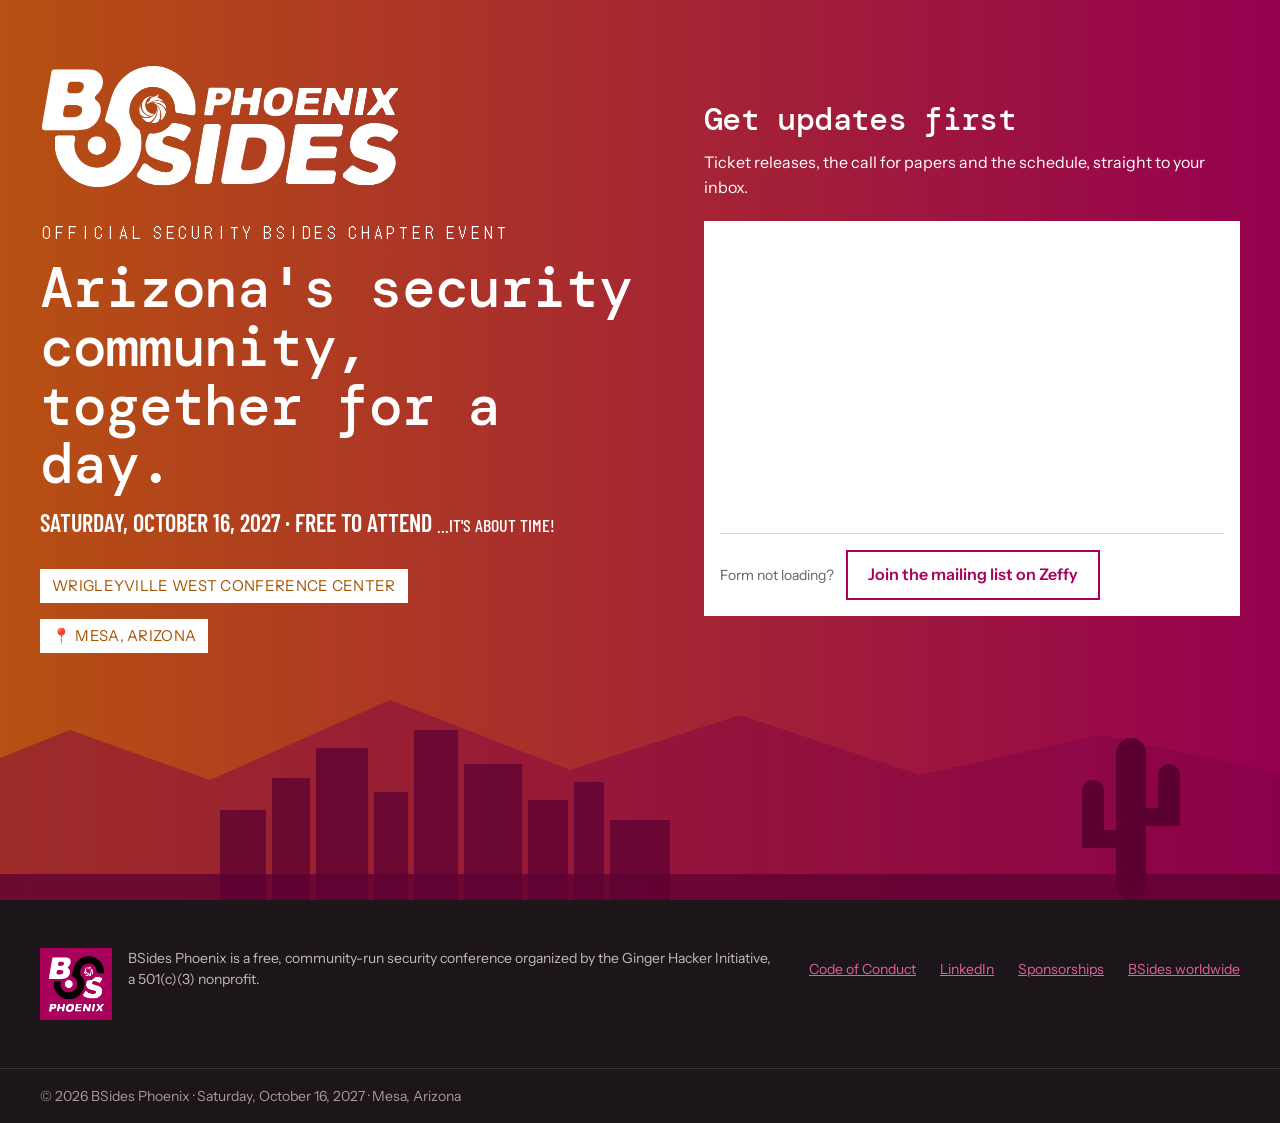
==== commit 5c86b031: "Switch site fonts to DM Mono, Instrument Sans and DotGothic16 - Headings: DM Mono (500). - Body, nav" ====
--- a/index.html
+++ b/index.html
@@ -20,8 +20,9 @@
 <link rel="icon" href="favicon-32.png" sizes="32x32" type="image/png">
 <link rel="icon" href="assets/logo/bsides-phoenix-icon.svg" type="image/svg+xml">
 <link rel="apple-touch-icon" href="apple-touch-icon.png">
-<link href="https://fonts.googleapis.com/css2?family=Poppins:wght@400;500;600;700&amp;family=Barlow+Condensed:wght@500;600&amp;display=swap" rel="stylesheet">
+<link href="https://fonts.googleapis.com/css2?family=Instrument+Sans:wght@400..700&amp;family=DM+Mono:wght@400;500&amp;family=DotGothic16&amp;family=Barlow+Condensed:wght@500;600&amp;display=swap" rel="stylesheet">
 <link rel="stylesheet" href="assets/css/site.css">
+<script src="assets/js/eyebrow.js" defer></script>
 </head>
 <body>
 <div class="page">
@@ -92,7 +93,7 @@
 <p class="site-footer__text">BSides Phoenix is a free, community-run security conference organized by the Ginger Hacker Initiative, a 501(c)(3) nonprofit.</p>
 </div>
 <nav aria-label="Footer" class="footer-nav">
-<a href="https://sites.google.com/bsidesphoenix.org/code-of-conduct/home" class="footer-link">Code of Conduct</a>
+<a href="code-of-conduct/" class="footer-link">Code of Conduct</a>
 <a href="https://www.linkedin.com/company/bsidesphx" class="footer-link">LinkedIn</a>
 <a href="mailto:sponsorships@bsidesphoenix.org" class="footer-link">Sponsorships</a>
 <a href="https://bsides.org" class="footer-link">BSides worldwide</a>
--- a/assets/css/site.css
+++ b/assets/css/site.css
@@ -1,21 +1,59 @@
 /* BSides Phoenix 2027 site styles
-   Brand: magenta #a8005b, orange #a65300 / #f38300, dark #1c1519
-   Fonts: Poppins (body), Barlow Condensed (dates) */
+   Colours come from the design-token custom properties below.
+   Fonts: Instrument Sans (body, nav, buttons), DM Mono (headings),
+   DotGothic16 (eyebrows), Barlow Condensed (dates) */
+
+/* ---------- Design tokens ----------
+   Names and values match the BSides Phoenix design system (tokens.json).
+   orange-text is the light-theme value. Change a colour here, not below. */
+:root {
+  /* Core brand */
+  --phx-magenta: #a8005b;
+  --phx-white: #ffffff;
+  /* 2027 event theme */
+  --event-orange: #f38300;
+  --orange-text: #a65300;
+  --duotone-orange: #b75012;
+  --duotone-magenta: #950050;
+  /* Warm charcoal ramp */
+  --charcoal-950: #1c1519;
+  --charcoal-900: #2a2126;
+  --charcoal-800: #3b3036;
+  --charcoal-700: #52454c;
+  --charcoal-600: #6b5d64;
+  --charcoal-500: #877880;
+  --charcoal-400: #a5979e;
+  --charcoal-300: #c4b8be;
+  --charcoal-200: #ded5d9;
+  --charcoal-100: #f1ecee;
+  --charcoal-50: #f9f6f7;
+  /* Magenta ramp */
+  --magenta-900: #5c0032;
+  --magenta-700: #7f0045;
+  --magenta-300: #e0619f;
+  --magenta-100: #f9e0ec;
+
+  /* Type families */
+  --font-sans: 'Instrument Sans', 'Helvetica Neue', Arial, sans-serif;
+  --font-mono: 'DM Mono', ui-monospace, Menlo, Consolas, monospace;
+  --font-pixel: 'DotGothic16', ui-monospace, monospace;
+  --font-condensed: 'Barlow Condensed', 'Arial Narrow', sans-serif;
+}
 
 /* ---------- Base ---------- */
 html { scroll-behavior: smooth; }
-body { margin: 0; background: #ffffff; }
-a { color: #a8005b; }
-a:hover { color: #7f0045; }
-a:focus-visible, button:focus-visible, input:focus-visible, summary:focus-visible { outline: 2px solid #a8005b; outline-offset: 2px; }
-.on-dark :focus-visible { outline-color: #e0619f; }
-.on-photo :focus-visible { outline-color: #ffffff; }
+body { margin: 0; background: var(--phx-white); }
+a { color: var(--phx-magenta); }
+a:hover { color: var(--magenta-700); }
+a:focus-visible, button:focus-visible, input:focus-visible, summary:focus-visible { outline: 2px solid var(--phx-magenta); outline-offset: 2px; }
+.on-dark :focus-visible { outline-color: var(--magenta-300); }
+.on-photo :focus-visible { outline-color: var(--phx-white); }
 summary { cursor: pointer; }
 
 .page {
-  font-family: Poppins, 'Helvetica Neue', Arial, sans-serif;
-  color: #2a2126;
-  background: #ffffff;
+  font-family: var(--font-sans);
+  color: var(--charcoal-900);
+  background: var(--phx-white);
   font-size: 16px;
   line-height: 1.6;
 }
@@ -36,26 +74,36 @@
 .gap-48 { gap: 48px; }
 .measure { max-width: 720px; }
 .grow { flex-grow: 1; }
-.muted { color: #6b5d64; }
+.muted { color: var(--charcoal-600); }
 .m-0 { margin: 0; }
 .sr-only { position: absolute; width: 1px; height: 1px; overflow: hidden; clip: rect(0 0 0 0); white-space: nowrap; }
 
 /* ---------- Type ---------- */
+/* Eyebrows use DotGothic16. assets/js/eyebrow.js puts each letter in an
+   equal-width cell so the spacing is even; without JS, plain tracking. */
 .eyebrow {
   margin: 0;
-  font-size: 14px;
-  line-height: 1.2;
-  font-weight: 500;
-  letter-spacing: 0.3em;
+  font-family: var(--font-pixel);
+  font-size: 16px; /* DotGothic16 is drawn on a 16px pixel grid */
+  line-height: 1.4;
+  font-weight: 400;
+  letter-spacing: 0.25em;
   text-transform: uppercase;
-  color: #a65300;
-}
+  color: var(--orange-text);
+}
+.eyebrow--cells { letter-spacing: 0; }
+.eyebrow__word { display: inline-block; white-space: nowrap; }
+.eyebrow__cell { display: inline-block; width: 0.8em; text-align: center; }
 .eyebrow--plain { color: inherit; }
-.eyebrow--bright { color: #f38300; }
-.h2 { margin: 0; font-size: 32px; line-height: 1.15; font-weight: 600; }
-.h3 { margin: 0; font-size: 22px; line-height: 1.3; font-weight: 600; }
+.eyebrow--bright { color: var(--event-orange); }
+/* Headings use DM Mono, which comes in 400 and 500 only. */
+.h2, .h3, .hero__title, .ticket__price, .note__title, .faq__q, .doc__title, .doc__summary-title, .doc h2 {
+  font-family: var(--font-mono); font-weight: 500; letter-spacing: -0.02em;
+}
+.h2 { margin: 0; font-size: 32px; line-height: 1.15; }
+.h3 { margin: 0; font-size: 22px; line-height: 1.3; }
 .date-type {
-  font-family: 'Barlow Condensed', 'Arial Narrow', sans-serif;
+  font-family: var(--font-condensed);
   font-size: 24px;
   line-height: 1.1;
   font-weight: 600;
@@ -65,10 +113,10 @@
 /* ---------- Buttons ----------
    Hover keeps the same color (buttons don't change color on hover). */
 .btn { text-decoration: none; font-weight: 600; }
-.btn-primary, .btn-primary:hover { background: #a8005b; color: #ffffff; padding: 14px 24px; }
-.btn-outline, .btn-outline:hover { border: 2px solid #a8005b; color: #a8005b; padding: 12px 22px; }
-.btn-light, .btn-light:hover { background: #ffffff; color: #a8005b; padding: 14px 24px; }
-.btn-outline-light, .btn-outline-light:hover { border: 2px solid #ffffff; color: #ffffff; padding: 12px 26px; }
+.btn-primary, .btn-primary:hover { background: var(--phx-magenta); color: var(--phx-white); padding: 14px 24px; }
+.btn-outline, .btn-outline:hover { border: 2px solid var(--phx-magenta); color: var(--phx-magenta); padding: 12px 22px; }
+.btn-light, .btn-light:hover { background: var(--phx-white); color: var(--phx-magenta); padding: 14px 24px; }
+.btn-outline-light, .btn-outline-light:hover { border: 2px solid var(--phx-white); color: var(--phx-white); padding: 12px 26px; }
 .btn-primary.btn--compact { padding: 12px 20px; }
 .btn-light.btn--wide { padding: 14px 28px; }
 .btn-outline.btn--small { padding: 10px 20px; }
@@ -78,8 +126,8 @@
   display: inline-flex;
   gap: 4px;
   padding: 8px 12px;
-  background: #ffffff;
-  color: #a65300;
+  background: var(--phx-white);
+  color: var(--orange-text);
   font-size: 15px;
   line-height: 1.2;
   letter-spacing: 0.02em;
@@ -88,19 +136,19 @@
 .chips { display: flex; flex-direction: column; align-items: flex-start; gap: 16px; }
 
 /* ---------- Header ---------- */
-.site-header { border-bottom: 1px solid #ded5d9; background: #ffffff; }
+.site-header { border-bottom: 1px solid var(--charcoal-200); background: var(--phx-white); }
 .site-header__inner {
   max-width: 1200px; margin: 0 auto; padding: 16px 24px;
   display: flex; flex-wrap: wrap; align-items: center; justify-content: space-between; gap: 16px;
 }
-.brand, .brand:hover { display: flex; align-items: center; gap: 12px; text-decoration: none; color: #2a2126; }
+.brand, .brand:hover { display: flex; align-items: center; gap: 24px; text-decoration: none; color: var(--charcoal-900); }
 .brand__logo { display: block; height: 50px; width: auto; }
-.brand__date { font-size: 14px; font-weight: 500; color: #6b5d64; }
+.brand__date { font-size: 14px; font-weight: 500; color: var(--charcoal-600); }
 .main-nav { display: flex; flex-wrap: wrap; align-items: center; gap: 8px 24px; }
-.nav-link, .nav-link:hover { color: #2a2126; text-decoration: none; font-weight: 500; padding: 10px 0; }
+.nav-link, .nav-link:hover { color: var(--charcoal-900); text-decoration: none; font-weight: 500; padding: 10px 0; }
 
 /* ---------- Hero ---------- */
-.hero { position: relative; overflow: hidden; background: linear-gradient(90deg, #b75012 0%, #950050 100%); color: #ffffff; }
+.hero { position: relative; overflow: hidden; background: linear-gradient(90deg, var(--duotone-orange) 0%, var(--duotone-magenta) 100%); color: var(--phx-white); }
 .hero__skyline { position: absolute; left: 0; right: 0; bottom: 0; width: 100%; height: 240px; display: block; }
 .hero__inner {
   position: relative; max-width: 1200px; margin: 0 auto; padding: 72px 24px 280px;
@@ -108,7 +156,7 @@
 }
 .hero__logo { display: block; width: 360px; max-width: 100%; height: auto; }
 .hero__text { display: flex; flex-direction: column; gap: 16px; max-width: 760px; }
-.hero__title { margin: 0; font-size: 56px; line-height: 1.05; font-weight: 700; letter-spacing: -0.01em; }
+.hero__title { margin: 0; font-size: 56px; line-height: 1.05; }
 .hero__date { margin: 0; }
 .hero__tagline { font-size: 18px; font-weight: 500; }
 @media (max-width: 640px) { .hero__title { font-size: 40px; } }
@@ -119,70 +167,70 @@
 .about__body { flex: 1 1 480px; }
 
 /* ---------- Tickets ---------- */
-.band { background: #f9f6f7; border-top: 1px solid #ded5d9; border-bottom: 1px solid #ded5d9; }
+.band { background: var(--charcoal-50); border-top: 1px solid var(--charcoal-200); border-bottom: 1px solid var(--charcoal-200); }
 .ticket {
-  flex: 1 1 300px; min-width: 0; background: #ffffff; border: 1px solid #877880; padding: 32px 24px;
+  flex: 1 1 300px; min-width: 0; background: var(--phx-white); border: 1px solid var(--charcoal-500); padding: 32px 24px;
   display: flex; flex-direction: column; gap: 16px;
 }
-.ticket--featured { border: 2px solid #a8005b; }
+.ticket--featured { border: 2px solid var(--phx-magenta); }
 .ticket__head { display: flex; justify-content: space-between; align-items: baseline; gap: 12px; flex-wrap: wrap; }
-.ticket__price { font-size: 32px; line-height: 1.15; font-weight: 700; }
+.ticket__price { font-size: 32px; line-height: 1.15; }
 .ticket__list { margin: 0; padding-left: 20px; display: flex; flex-direction: column; gap: 8px; }
-.ticket__fine { margin: 0; font-size: 14px; line-height: 1.5; color: #6b5d64; }
-.badge { align-self: flex-start; background: #f9e0ec; color: #2a2126; font-size: 14px; font-weight: 500; padding: 4px 12px; }
-.badge--strong { background: #a8005b; color: #ffffff; }
-.note { flex: 1 1 420px; min-width: 0; background: #ffffff; border-top: 4px solid #f38300; padding: 24px; }
-.note__title { margin: 0 0 8px; font-size: 18px; line-height: 1.3; font-weight: 600; }
-.note__text { margin: 0; font-size: 15px; color: #2a2126; }
+.ticket__fine { margin: 0; font-size: 14px; line-height: 1.5; color: var(--charcoal-600); }
+.badge { align-self: flex-start; background: var(--magenta-100); color: var(--charcoal-900); font-size: 14px; font-weight: 500; padding: 4px 12px; }
+.badge--strong { background: var(--phx-magenta); color: var(--phx-white); }
+.note { flex: 1 1 420px; min-width: 0; background: var(--phx-white); border-top: 4px solid var(--event-orange); padding: 24px; }
+.note__title { margin: 0 0 8px; font-size: 18px; line-height: 1.3; }
+.note__text { margin: 0; font-size: 15px; color: var(--charcoal-900); }
 
 /* ---------- Key dates ---------- */
-.dates { margin: 0; padding: 0; list-style: none; display: flex; flex-wrap: wrap; gap: 0; border-top: 1px solid #ded5d9; }
+.dates { margin: 0; padding: 0; list-style: none; display: flex; flex-wrap: wrap; gap: 0; border-top: 1px solid var(--charcoal-200); }
 .dates__item {
-  flex: 1 1 200px; min-width: 0; padding: 24px 24px 24px 0; border-bottom: 1px solid #ded5d9;
+  flex: 1 1 300px; min-width: 0; padding: 24px 24px 24px 0; border-bottom: 1px solid var(--charcoal-200);
   display: flex; flex-direction: column; gap: 8px;
 }
-.dates__when { color: #a8005b; }
-.dates__when--event { color: #a65300; }
+.dates__when { color: var(--phx-magenta); }
+.dates__when--event { color: var(--orange-text); }
 .dates__what { font-size: 15px; }
 .dates__what--event { font-weight: 600; }
 
 /* ---------- Program (dark) ---------- */
-.dark { background: #1c1519; color: #f1ecee; }
+.dark { background: var(--charcoal-950); color: var(--charcoal-100); }
 .panel {
-  flex: 1 1 240px; min-width: 0; background: #2a2126; border: 1px solid #52454c; padding: 24px;
+  flex: 1 1 240px; min-width: 0; background: var(--charcoal-900); border: 1px solid var(--charcoal-700); padding: 24px;
   display: flex; flex-direction: column; gap: 8px;
 }
-.panel .h3 { color: #f1ecee; }
-.panel__text { margin: 0; font-size: 15px; color: #c4b8be; }
+.panel .h3 { color: var(--charcoal-100); }
+.panel__text { margin: 0; font-size: 15px; color: var(--charcoal-300); }
 .cfp {
-  background: #5c0032; padding: 32px 24px;
+  background: var(--magenta-900); padding: 32px 24px;
   display: flex; flex-wrap: wrap; gap: 24px; align-items: center; justify-content: space-between;
 }
 .cfp__text { flex: 1 1 420px; min-width: 0; display: flex; flex-direction: column; gap: 8px; }
-.cfp .h3 { color: #ffffff; }
-.cfp__body { margin: 0; font-size: 15px; color: #ffffff; }
+.cfp .h3 { color: var(--phx-white); }
+.cfp__body { margin: 0; font-size: 15px; color: var(--phx-white); }
 
 /* ---------- Venue ---------- */
-.venue { background: #a8005b; color: #ffffff; }
+.venue { background: var(--phx-magenta); color: var(--phx-white); }
 .venue__inner { align-items: stretch; }
 .venue__info { flex: 1 1 420px; min-width: 0; display: flex; flex-direction: column; gap: 24px; align-items: flex-start; }
 .venue__blurb { margin: 0; max-width: 520px; }
 .venue__map { flex: 1 1 420px; min-width: 0; display: flex; flex-direction: column; gap: 12px; }
-.venue__map-frame { display: block; width: 100%; flex: 1 1 auto; min-height: 320px; border: 0; background: #f1ecee; }
-.venue__directions, .venue__directions:hover { align-self: flex-start; color: #ffffff; font-weight: 600; font-size: 15px; }
+.venue__map-frame { display: block; width: 100%; flex: 1 1 auto; min-height: 320px; border: 0; background: var(--charcoal-100); }
+.venue__directions, .venue__directions:hover { align-self: flex-start; color: var(--phx-white); font-weight: 600; font-size: 15px; }
 
 /* ---------- Sponsors ---------- */
 .sponsors__top { display: flex; flex-wrap: wrap; gap: 48px; align-items: flex-end; justify-content: space-between; }
 .sponsors__intro { flex: 1 1 520px; min-width: 0; display: flex; flex-direction: column; gap: 12px; }
 .placeholder {
-  border: 2px dashed #877880; min-height: 160px;
+  border: 2px dashed var(--charcoal-500); min-height: 160px;
   display: flex; align-items: center; justify-content: center;
-  color: #6b5d64; font-size: 14px; text-align: center; padding: 24px;
+  color: var(--charcoal-600); font-size: 14px; text-align: center; padding: 24px;
 }
 
 /* ---------- Supporters ---------- */
 .supporters__empty {
-  background: #ffffff; border: 2px dashed #a8005b; padding: 32px 24px;
+  background: var(--phx-white); border: 2px dashed var(--phx-magenta); padding: 32px 24px;
   display: flex; flex-wrap: wrap; gap: 24px; align-items: center; justify-content: space-between;
 }
 .supporters__list {
@@ -192,42 +240,109 @@
 }
 
 /* ---------- FAQ ---------- */
-.band--top { background: #f9f6f7; border-top: 1px solid #ded5d9; }
-.rule-top { border-top: 1px solid #ded5d9; }
-.faq { display: flex; flex-direction: column; border-top: 1px solid #ded5d9; }
-.faq__item { border-bottom: 1px solid #ded5d9; padding: 20px 0; }
-.faq__q { font-size: 18px; font-weight: 600; }
-.faq__a { margin: 12px 0 0; color: #2a2126; }
+.band--top { background: var(--charcoal-50); border-top: 1px solid var(--charcoal-200); }
+.rule-top { border-top: 1px solid var(--charcoal-200); }
+.faq { display: flex; flex-direction: column; border-top: 1px solid var(--charcoal-200); }
+.faq__item { border-bottom: 1px solid var(--charcoal-200); padding: 20px 0; }
+.faq__q { font-size: 18px; }
+.faq__a { margin: 12px 0 0; color: var(--charcoal-900); }
 
 /* ---------- Newsletter ---------- */
-.newsletter { background: #3b3036; color: #f1ecee; }
+.newsletter { background: var(--charcoal-800); color: var(--charcoal-100); }
 .newsletter__inner { padding: 64px 24px; align-items: center; justify-content: space-between; }
 .half { flex: 1 1 420px; min-width: 0; }
-.newsletter .h2 { color: #ffffff; }
-.newsletter__lead { margin: 0; color: #c4b8be; }
-.newsletter__box { background: #ffffff; color: #2a2126; padding: 16px; box-sizing: border-box; }
+.newsletter .h2 { color: var(--phx-white); }
+.newsletter__lead { margin: 0; color: var(--charcoal-300); }
+.newsletter__box { background: var(--phx-white); color: var(--charcoal-900); padding: 16px; box-sizing: border-box; }
 .newsletter__backup {
-  margin-top: 16px; padding-top: 16px; border-top: 1px solid #ded5d9;
+  margin-top: 16px; padding-top: 16px; border-top: 1px solid var(--charcoal-200);
   display: flex; flex-wrap: wrap; align-items: center; gap: 12px;
 }
-.newsletter__backup-label { font-size: 14px; color: #6b5d64; }
+.newsletter__backup-label { font-size: 14px; color: var(--charcoal-600); }
 
 /* ---------- Footer ---------- */
-.site-footer { background: #1c1519; color: #c4b8be; }
+.site-footer { background: var(--charcoal-950); color: var(--charcoal-300); }
 .site-footer__inner { padding: 48px 24px; justify-content: space-between; align-items: flex-start; }
 .site-footer__about { flex: 1 1 360px; min-width: 0; display: flex; gap: 16px; align-items: flex-start; }
 .site-footer__badge { flex: 0 0 72px; display: block; width: 72px; height: 72px; }
 .site-footer__text { margin: 0; font-size: 14px; line-height: 1.5; }
 .footer-nav { display: flex; flex-wrap: wrap; gap: 8px 24px; font-size: 14px; }
-.footer-link, .footer-link:hover { color: #e0619f; padding: 10px 0; }
-.site-footer__legal { border-top: 1px solid #3b3036; }
-.site-footer__legal p { max-width: 1200px; margin: 0 auto; padding: 16px 24px; font-size: 14px; color: #a5979e; }
+.footer-link, .footer-link:hover { color: var(--magenta-300); padding: 10px 0; }
+.site-footer__legal { border-top: 1px solid var(--charcoal-800); }
+.site-footer__legal p { max-width: 1200px; margin: 0 auto; padding: 16px 24px; font-size: 14px; color: var(--charcoal-400); }
 
 /* ---------- Landing page (index.html while the full site is at preview/) ---------- */
 .landing { min-height: 100vh; box-sizing: border-box; }
 .landing__inner { flex-direction: row; flex-wrap: wrap; align-items: center; gap: 48px; padding-top: 64px; padding-bottom: 240px; }
 .landing__intro { flex: 1 1 460px; min-width: 0; display: flex; flex-direction: column; align-items: flex-start; gap: 32px; }
 .landing__signup { flex: 1 1 380px; min-width: 0; display: flex; flex-direction: column; gap: 12px; }
-.landing__signup .h2 { color: #ffffff; }
+.landing__signup .h2 { color: var(--phx-white); }
 .landing__lead { margin: 0 0 8px; }
 @media (max-width: 640px) { .landing__inner { padding-top: 40px; padding-bottom: 200px; } }
+
+/* ---------- Long-form pages (code-of-conduct/) ---------- */
+.doc__title { margin: 0; font-size: 40px; line-height: 1.1; }
+.doc__summary { background: var(--phx-white); border-left: 6px solid var(--phx-magenta); padding: 24px; display: flex; flex-direction: column; gap: 12px; }
+.doc__summary-title { margin: 0; font-size: 22px; line-height: 1.3; color: var(--phx-magenta); }
+.doc__summary p { margin: 0; font-size: 17px; }
+.doc__toc-title { margin: 0 0 8px; font-size: 14px; font-weight: 600; letter-spacing: 0.1em; text-transform: uppercase; color: var(--charcoal-600); }
+.doc__toc ul { margin: 0; padding: 0; list-style: none; columns: 2 240px; column-gap: 32px; }
+.doc__toc li { padding: 4px 0; break-inside: avoid; }
+.doc h2 { margin: 48px 0 12px; font-size: 26px; line-height: 1.2; scroll-margin-top: 16px; }
+.doc h2:first-child { margin-top: 0; }
+.doc p { margin: 0 0 12px; }
+.doc ul { margin: 0 0 12px; padding-left: 22px; display: flex; flex-direction: column; gap: 8px; }
+.doc__report { background: var(--charcoal-50); border: 1px solid var(--charcoal-200); padding: 20px 20px 20px 40px; }
+@media (max-width: 640px) { .doc__title { font-size: 32px; } }
+
+/* ---------- Site menu (preview site and its pages) ----------
+   Row 1: logo + date, Get tickets, phone Menu button. Row 2: the menu. */
+.site-header--nav .site-header__inner { row-gap: 8px; }
+.header-actions { display: flex; align-items: center; gap: 12px; margin-left: auto; }
+.menu-toggle {
+  font: inherit; font-weight: 600; color: var(--charcoal-900); background: var(--phx-white);
+  border: 2px solid var(--charcoal-900); padding: 10px 16px; cursor: pointer;
+}
+.menu-toggle[hidden] { display: none; }
+.site-nav { flex-basis: 100%; border-top: 1px solid var(--charcoal-200); }
+.site-nav__list { margin: 0; padding: 0; list-style: none; display: flex; flex-wrap: wrap; align-items: center; gap: 0 28px; }
+.site-nav .nav-link { display: inline-block; padding: 12px 0; }
+.site-nav .nav-link[aria-current="page"] { font-weight: 700; color: var(--phx-magenta); }
+.site-nav__dd { position: relative; }
+.site-nav__dd > summary, .site-nav .site-nav__dd > summary.nav-link { list-style: none; display: inline-flex; align-items: center; gap: 6px; }
+.site-nav__dd > summary::-webkit-details-marker { display: none; }
+.site-nav__dd > summary::after {
+  content: ""; display: inline-block; width: 7px; height: 7px; border-right: 2px solid currentColor; border-bottom: 2px solid currentColor;
+  transform: translateY(-2px) rotate(45deg); transition: transform 0.15s;
+}
+.site-nav__dd[open] > summary::after { transform: translateY(1px) rotate(-135deg); }
+.site-nav__menu {
+  position: absolute; z-index: 10; top: 100%; left: -16px; min-width: 220px;
+  margin: 0; padding: 8px 0; list-style: none;
+  background: var(--phx-white); border: 1px solid var(--charcoal-200);
+}
+.site-nav__menu a, .site-nav__menu a:hover { display: block; padding: 10px 16px; color: var(--charcoal-900); text-decoration: none; font-weight: 500; }
+.site-nav__menu a:hover { background: var(--charcoal-50); }
+.site-nav__menu a[aria-current="page"] { color: var(--phx-magenta); font-weight: 700; }
+
+@media (max-width: 900px) {
+  .site-nav__list { flex-direction: column; align-items: stretch; }
+  .site-nav__list > li { border-bottom: 1px solid var(--charcoal-200); }
+  .site-nav .nav-link { display: flex; padding: 14px 0; }
+  .site-nav__menu { position: static; border: 0; padding: 0 0 8px 16px; min-width: 0; }
+  .site-nav__menu a { padding: 10px 0; }
+  .js-nav .site-nav { display: none; }
+  .js-nav .site-nav.is-open { display: block; }
+}
+@media (min-width: 901px) {
+  .menu-toggle { display: none; }
+}
+
+/* ---------- Simple content pages (cfp/, communities/, about/, events/) ---------- */
+.page-hero { background: var(--charcoal-50); border-bottom: 1px solid var(--charcoal-200); }
+.page-hero__lead { margin: 0; font-size: 18px; color: var(--charcoal-600); max-width: 720px; }
+.fact-list { margin: 0; padding: 0; list-style: none; display: flex; flex-wrap: wrap; border-top: 1px solid var(--charcoal-200); }
+.fact-list li { flex: 1 1 220px; min-width: 0; padding: 20px 24px 20px 0; border-bottom: 1px solid var(--charcoal-200); display: flex; flex-direction: column; gap: 6px; }
+.coming-soon { border: 2px dashed var(--charcoal-500); padding: 24px; color: var(--charcoal-600); }
+.coming-soon p { margin: 0; }
+.panel__link, .panel__link:hover { color: var(--magenta-300); }
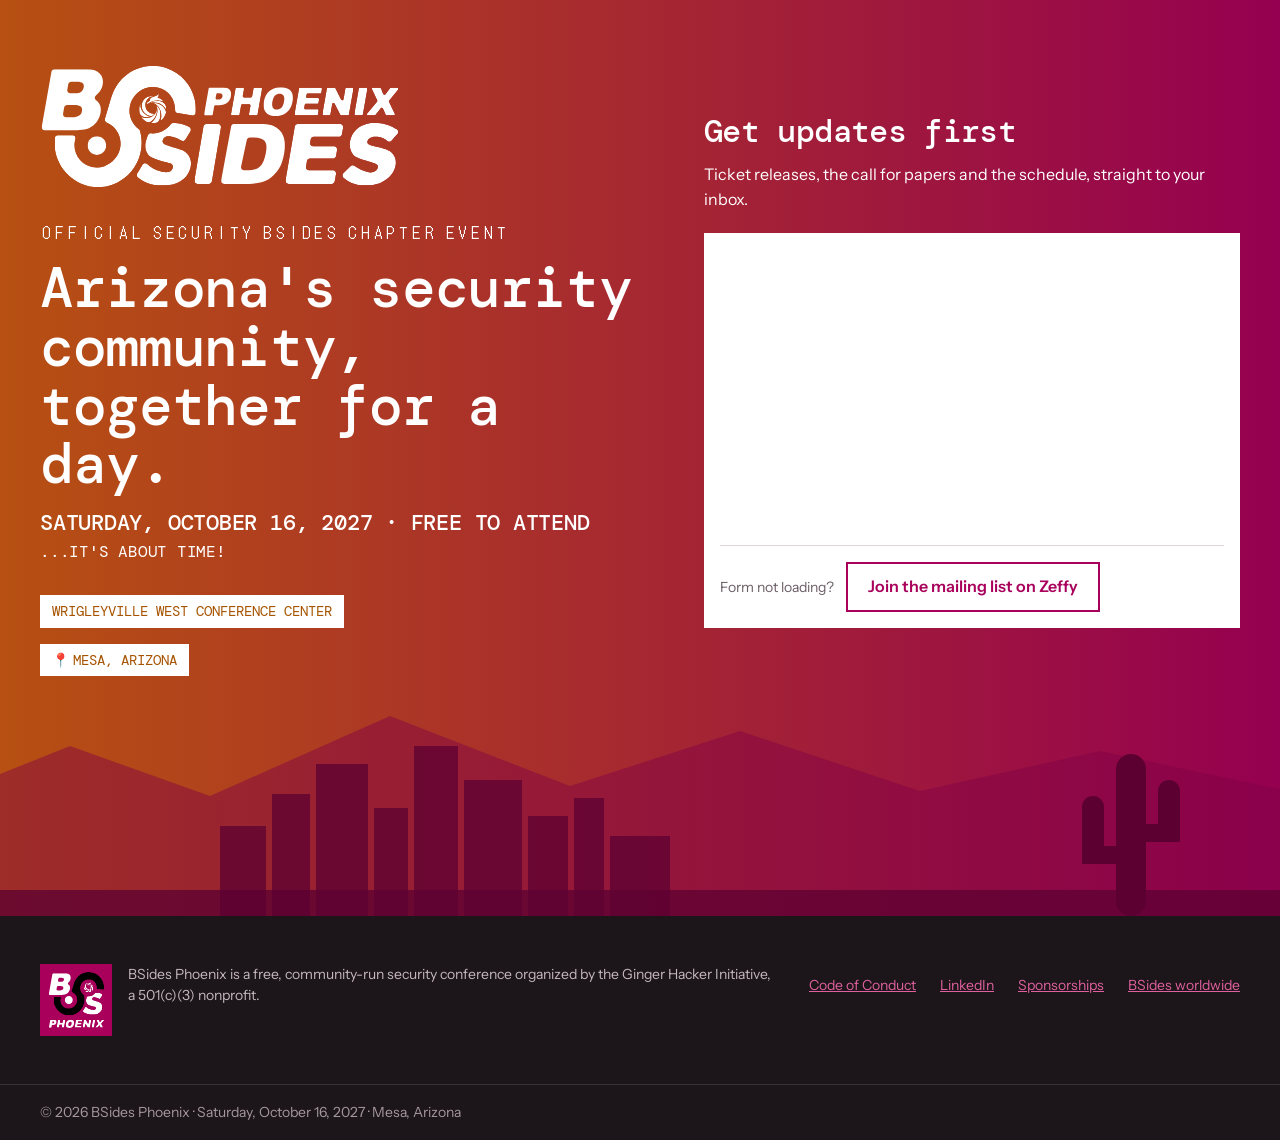
==== commit 3780f51d: "Set dates and venue labels in DM Mono; drop Barlow Condensed - .date-type (hero date line, key dates" ====
--- a/index.html
+++ b/index.html
@@ -20,7 +20,7 @@
 <link rel="icon" href="favicon-32.png" sizes="32x32" type="image/png">
 <link rel="icon" href="assets/logo/bsides-phoenix-icon.svg" type="image/svg+xml">
 <link rel="apple-touch-icon" href="apple-touch-icon.png">
-<link href="https://fonts.googleapis.com/css2?family=Instrument+Sans:wght@400..700&amp;family=DM+Mono:wght@400;500&amp;family=DotGothic16&amp;family=Barlow+Condensed:wght@500;600&amp;display=swap" rel="stylesheet">
+<link href="https://fonts.googleapis.com/css2?family=Instrument+Sans:wght@400..700&amp;family=DM+Mono:wght@400;500&amp;family=DotGothic16&amp;display=swap" rel="stylesheet">
 <link rel="stylesheet" href="assets/css/site.css">
 <script src="assets/js/eyebrow.js" defer></script>
 </head>
--- a/assets/css/site.css
+++ b/assets/css/site.css
@@ -1,7 +1,7 @@
 /* BSides Phoenix 2027 site styles
    Colours come from the design-token custom properties below.
-   Fonts: Instrument Sans (body, nav, buttons), DM Mono (headings),
-   DotGothic16 (eyebrows), Barlow Condensed (dates) */
+   Fonts: Instrument Sans (body, nav, buttons), DM Mono (headings, dates,
+   venue labels), DotGothic16 (eyebrows) */
 
 /* ---------- Design tokens ----------
    Names and values match the BSides Phoenix design system (tokens.json).
@@ -37,7 +37,6 @@
   --font-sans: 'Instrument Sans', 'Helvetica Neue', Arial, sans-serif;
   --font-mono: 'DM Mono', ui-monospace, Menlo, Consolas, monospace;
   --font-pixel: 'DotGothic16', ui-monospace, monospace;
-  --font-condensed: 'Barlow Condensed', 'Arial Narrow', sans-serif;
 }
 
 /* ---------- Base ---------- */
@@ -103,10 +102,11 @@
 .h2 { margin: 0; font-size: 32px; line-height: 1.15; }
 .h3 { margin: 0; font-size: 22px; line-height: 1.3; }
 .date-type {
-  font-family: var(--font-condensed);
-  font-size: 24px;
-  line-height: 1.1;
-  font-weight: 600;
+  font-family: var(--font-mono);
+  font-size: 22px;
+  line-height: 1.2;
+  font-weight: 500;
+  letter-spacing: -0.01em;
   text-transform: uppercase;
 }
 
@@ -128,9 +128,9 @@
   padding: 8px 12px;
   background: var(--phx-white);
   color: var(--orange-text);
-  font-size: 15px;
+  font-family: var(--font-mono);
+  font-size: 14px;
   line-height: 1.2;
-  letter-spacing: 0.02em;
   text-transform: uppercase;
 }
 .chips { display: flex; flex-direction: column; align-items: flex-start; gap: 16px; }
@@ -158,7 +158,8 @@
 .hero__text { display: flex; flex-direction: column; gap: 16px; max-width: 760px; }
 .hero__title { margin: 0; font-size: 56px; line-height: 1.05; }
 .hero__date { margin: 0; }
-.hero__tagline { font-size: 18px; font-weight: 500; }
+.hero__tagline { font-size: 16px; font-weight: 400; white-space: nowrap; }
+@media (max-width: 640px) { .hero__date { font-size: 18px; } .hero__tagline { font-size: 14px; } }
 @media (max-width: 640px) { .hero__title { font-size: 40px; } }
 
 /* ---------- About ---------- */
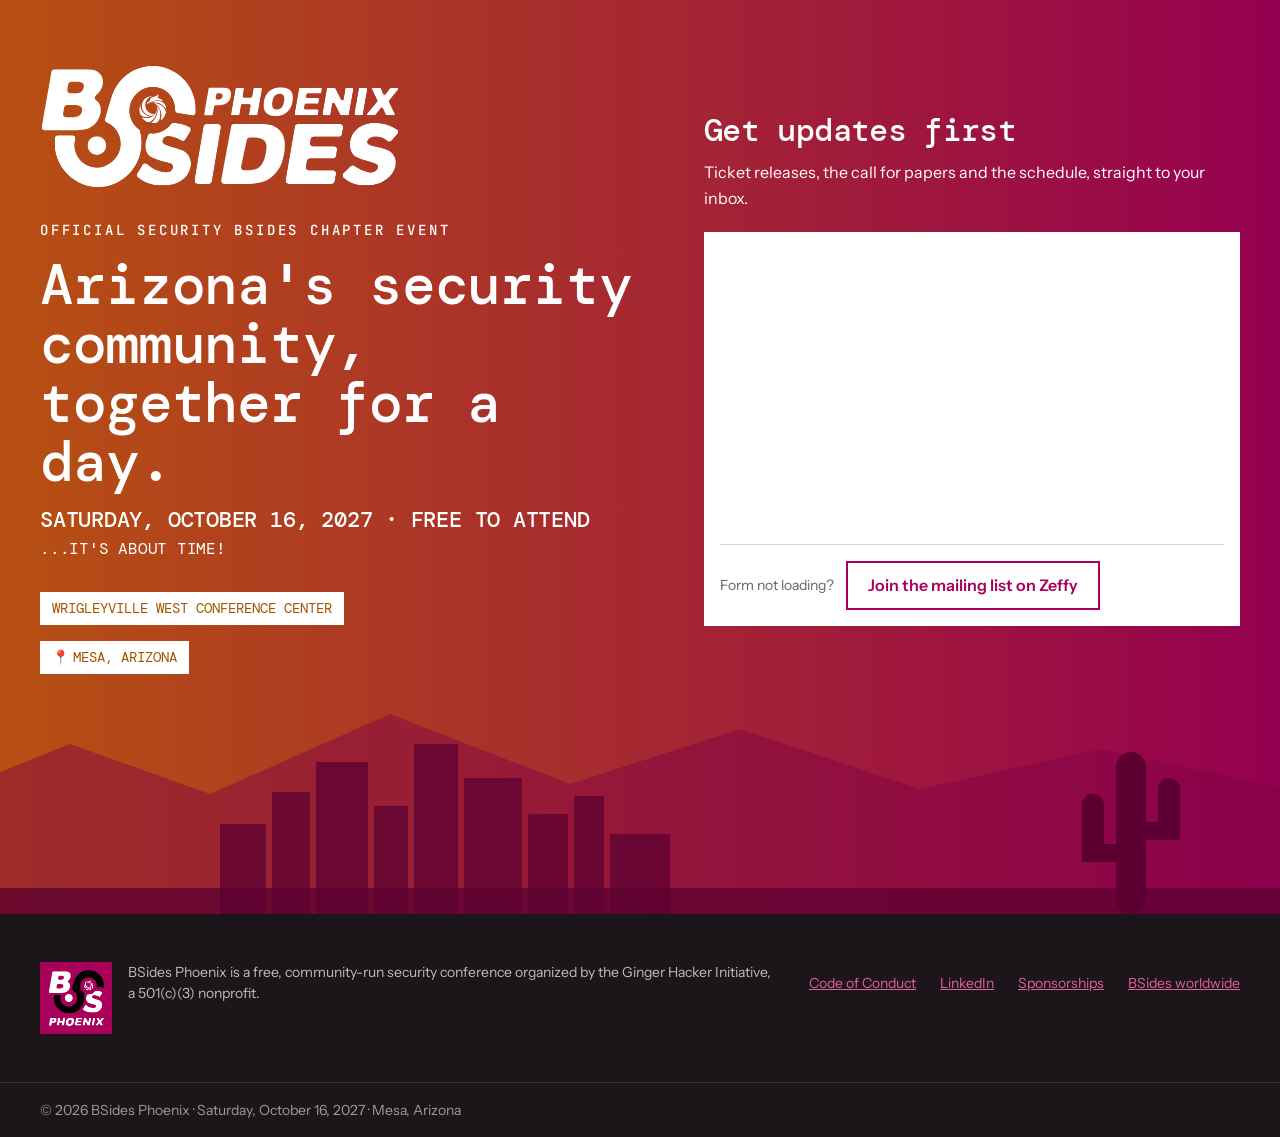
==== commit 952879e7: "Set eyebrows in JetBrains Mono; remove DotGothic16 - .eyebrow: JetBrains Mono 500, 14px, 0.2em track" ====
--- a/index.html
+++ b/index.html
@@ -20,9 +20,8 @@
 <link rel="icon" href="favicon-32.png" sizes="32x32" type="image/png">
 <link rel="icon" href="assets/logo/bsides-phoenix-icon.svg" type="image/svg+xml">
 <link rel="apple-touch-icon" href="apple-touch-icon.png">
-<link href="https://fonts.googleapis.com/css2?family=Instrument+Sans:wght@400..700&amp;family=DM+Mono:wght@400;500&amp;family=DotGothic16&amp;display=swap" rel="stylesheet">
+<link href="https://fonts.googleapis.com/css2?family=Instrument+Sans:wght@400..700&amp;family=DM+Mono:wght@400;500&amp;family=JetBrains+Mono:wght@500&amp;display=swap" rel="stylesheet">
 <link rel="stylesheet" href="assets/css/site.css">
-<script src="assets/js/eyebrow.js" defer></script>
 </head>
 <body>
 <div class="page">
--- a/assets/css/site.css
+++ b/assets/css/site.css
@@ -1,7 +1,7 @@
 /* BSides Phoenix 2027 site styles
    Colours come from the design-token custom properties below.
    Fonts: Instrument Sans (body, nav, buttons), DM Mono (headings, dates,
-   venue labels), DotGothic16 (eyebrows) */
+   venue labels), JetBrains Mono (eyebrows) */
 
 /* ---------- Design tokens ----------
    Names and values match the BSides Phoenix design system (tokens.json).
@@ -31,28 +31,66 @@
   --magenta-900: #5c0032;
   --magenta-700: #7f0045;
   --magenta-300: #e0619f;
+  --magenta-200: #efa8cb;
   --magenta-100: #f9e0ec;
 
   /* Type families */
   --font-sans: 'Instrument Sans', 'Helvetica Neue', Arial, sans-serif;
   --font-mono: 'DM Mono', ui-monospace, Menlo, Consolas, monospace;
-  --font-pixel: 'DotGothic16', ui-monospace, monospace;
+  --font-code: 'JetBrains Mono', ui-monospace, Menlo, Consolas, monospace;
+}
+
+/* ---------- Theme roles ----------
+   Named after the design system's semantic tokens. Rules below use these
+   for anything that should change in dark mode; fixed brand areas (hero,
+   venue, agenda, newsletter, footer) keep their own colours.
+   Light values here; dark values in the media query below. Labels (.chip)
+   and the Zeffy signup box always sit on white, so they keep light roles. */
+:root, .chip, .newsletter__box {
+  --surface: var(--phx-white);
+  --surface-alt: var(--charcoal-50);
+  --ink: var(--charcoal-900);
+  --ink-muted: var(--charcoal-600);
+  --accent-text: var(--phx-magenta);
+  --accent-hover: var(--magenta-700);
+  --divider: var(--charcoal-200);
+  --border: var(--charcoal-500);
+  --focus: var(--phx-magenta);
+}
+.chip, .newsletter__box { --orange-text: #a65300; color-scheme: light; }
+:root { color-scheme: light dark; }
+
+/* Dark mode follows the visitor's device setting. */
+@media (prefers-color-scheme: dark) {
+  :root {
+    --surface: var(--charcoal-950);
+    --surface-alt: var(--charcoal-900);
+    --ink: var(--charcoal-100);
+    --ink-muted: var(--charcoal-300);
+    --accent-text: var(--magenta-300);
+    --accent-hover: var(--magenta-200);
+    --orange-text: var(--event-orange);
+    --divider: var(--charcoal-800);
+    --focus: var(--magenta-300);
+  }
+  /* The agenda band shares the dark page ground, so give it edges. */
+  .dark { border-top: 1px solid var(--divider); border-bottom: 1px solid var(--divider); }
 }
 
 /* ---------- Base ---------- */
 html { scroll-behavior: smooth; }
-body { margin: 0; background: var(--phx-white); }
-a { color: var(--phx-magenta); }
-a:hover { color: var(--magenta-700); }
-a:focus-visible, button:focus-visible, input:focus-visible, summary:focus-visible { outline: 2px solid var(--phx-magenta); outline-offset: 2px; }
+body { margin: 0; background: var(--surface); }
+a { color: var(--accent-text); }
+a:hover { color: var(--accent-hover); }
+a:focus-visible, button:focus-visible, input:focus-visible, summary:focus-visible { outline: 2px solid var(--focus); outline-offset: 2px; }
 .on-dark :focus-visible { outline-color: var(--magenta-300); }
 .on-photo :focus-visible { outline-color: var(--phx-white); }
 summary { cursor: pointer; }
 
 .page {
   font-family: var(--font-sans);
-  color: var(--charcoal-900);
-  background: var(--phx-white);
+  color: var(--ink);
+  background: var(--surface);
   font-size: 16px;
   line-height: 1.6;
 }
@@ -73,26 +111,22 @@
 .gap-48 { gap: 48px; }
 .measure { max-width: 720px; }
 .grow { flex-grow: 1; }
-.muted { color: var(--charcoal-600); }
+.muted { color: var(--ink-muted); }
 .m-0 { margin: 0; }
 .sr-only { position: absolute; width: 1px; height: 1px; overflow: hidden; clip: rect(0 0 0 0); white-space: nowrap; }
 
 /* ---------- Type ---------- */
-/* Eyebrows use DotGothic16. assets/js/eyebrow.js puts each letter in an
-   equal-width cell so the spacing is even; without JS, plain tracking. */
+/* Eyebrows use JetBrains Mono. It is monospaced, so tracking stays even. */
 .eyebrow {
   margin: 0;
-  font-family: var(--font-pixel);
-  font-size: 16px; /* DotGothic16 is drawn on a 16px pixel grid */
+  font-family: var(--font-code);
+  font-size: 14px;
   line-height: 1.4;
-  font-weight: 400;
-  letter-spacing: 0.25em;
+  font-weight: 500;
+  letter-spacing: 0.2em;
   text-transform: uppercase;
   color: var(--orange-text);
 }
-.eyebrow--cells { letter-spacing: 0; }
-.eyebrow__word { display: inline-block; white-space: nowrap; }
-.eyebrow__cell { display: inline-block; width: 0.8em; text-align: center; }
 .eyebrow--plain { color: inherit; }
 .eyebrow--bright { color: var(--event-orange); }
 /* Headings use DM Mono, which comes in 400 and 500 only. */
@@ -114,7 +148,7 @@
    Hover keeps the same color (buttons don't change color on hover). */
 .btn { text-decoration: none; font-weight: 600; }
 .btn-primary, .btn-primary:hover { background: var(--phx-magenta); color: var(--phx-white); padding: 14px 24px; }
-.btn-outline, .btn-outline:hover { border: 2px solid var(--phx-magenta); color: var(--phx-magenta); padding: 12px 22px; }
+.btn-outline, .btn-outline:hover { border: 2px solid var(--accent-text); color: var(--accent-text); padding: 12px 22px; }
 .btn-light, .btn-light:hover { background: var(--phx-white); color: var(--phx-magenta); padding: 14px 24px; }
 .btn-outline-light, .btn-outline-light:hover { border: 2px solid var(--phx-white); color: var(--phx-white); padding: 12px 26px; }
 .btn-primary.btn--compact { padding: 12px 20px; }
@@ -136,16 +170,16 @@
 .chips { display: flex; flex-direction: column; align-items: flex-start; gap: 16px; }
 
 /* ---------- Header ---------- */
-.site-header { border-bottom: 1px solid var(--charcoal-200); background: var(--phx-white); }
+.site-header { border-bottom: 1px solid var(--divider); background: var(--surface); }
 .site-header__inner {
   max-width: 1200px; margin: 0 auto; padding: 16px 24px;
   display: flex; flex-wrap: wrap; align-items: center; justify-content: space-between; gap: 16px;
 }
-.brand, .brand:hover { display: flex; align-items: center; gap: 24px; text-decoration: none; color: var(--charcoal-900); }
+.brand, .brand:hover { display: flex; align-items: center; gap: 24px; text-decoration: none; color: var(--ink); }
 .brand__logo { display: block; height: 50px; width: auto; }
-.brand__date { font-size: 14px; font-weight: 500; color: var(--charcoal-600); }
+.brand__date { font-size: 14px; font-weight: 500; color: var(--ink-muted); }
 .main-nav { display: flex; flex-wrap: wrap; align-items: center; gap: 8px 24px; }
-.nav-link, .nav-link:hover { color: var(--charcoal-900); text-decoration: none; font-weight: 500; padding: 10px 0; }
+.nav-link, .nav-link:hover { color: var(--ink); text-decoration: none; font-weight: 500; padding: 10px 0; }
 
 /* ---------- Hero ---------- */
 .hero { position: relative; overflow: hidden; background: linear-gradient(90deg, var(--duotone-orange) 0%, var(--duotone-magenta) 100%); color: var(--phx-white); }
@@ -168,29 +202,29 @@
 .about__body { flex: 1 1 480px; }
 
 /* ---------- Tickets ---------- */
-.band { background: var(--charcoal-50); border-top: 1px solid var(--charcoal-200); border-bottom: 1px solid var(--charcoal-200); }
+.band { background: var(--surface-alt); border-top: 1px solid var(--divider); border-bottom: 1px solid var(--divider); }
 .ticket {
-  flex: 1 1 300px; min-width: 0; background: var(--phx-white); border: 1px solid var(--charcoal-500); padding: 32px 24px;
+  flex: 1 1 300px; min-width: 0; background: var(--surface); border: 1px solid var(--border); padding: 32px 24px;
   display: flex; flex-direction: column; gap: 16px;
 }
-.ticket--featured { border: 2px solid var(--phx-magenta); }
+.ticket--featured { border: 2px solid var(--accent-text); }
 .ticket__head { display: flex; justify-content: space-between; align-items: baseline; gap: 12px; flex-wrap: wrap; }
 .ticket__price { font-size: 32px; line-height: 1.15; }
 .ticket__list { margin: 0; padding-left: 20px; display: flex; flex-direction: column; gap: 8px; }
-.ticket__fine { margin: 0; font-size: 14px; line-height: 1.5; color: var(--charcoal-600); }
+.ticket__fine { margin: 0; font-size: 14px; line-height: 1.5; color: var(--ink-muted); }
 .badge { align-self: flex-start; background: var(--magenta-100); color: var(--charcoal-900); font-size: 14px; font-weight: 500; padding: 4px 12px; }
 .badge--strong { background: var(--phx-magenta); color: var(--phx-white); }
-.note { flex: 1 1 420px; min-width: 0; background: var(--phx-white); border-top: 4px solid var(--event-orange); padding: 24px; }
+.note { flex: 1 1 420px; min-width: 0; background: var(--surface); border-top: 4px solid var(--event-orange); padding: 24px; }
 .note__title { margin: 0 0 8px; font-size: 18px; line-height: 1.3; }
-.note__text { margin: 0; font-size: 15px; color: var(--charcoal-900); }
+.note__text { margin: 0; font-size: 15px; color: var(--ink); }
 
 /* ---------- Key dates ---------- */
-.dates { margin: 0; padding: 0; list-style: none; display: flex; flex-wrap: wrap; gap: 0; border-top: 1px solid var(--charcoal-200); }
+.dates { margin: 0; padding: 0; list-style: none; display: flex; flex-wrap: wrap; gap: 0; border-top: 1px solid var(--divider); }
 .dates__item {
-  flex: 1 1 300px; min-width: 0; padding: 24px 24px 24px 0; border-bottom: 1px solid var(--charcoal-200);
+  flex: 1 1 300px; min-width: 0; padding: 24px 24px 24px 0; border-bottom: 1px solid var(--divider);
   display: flex; flex-direction: column; gap: 8px;
 }
-.dates__when { color: var(--phx-magenta); }
+.dates__when { color: var(--accent-text); }
 .dates__when--event { color: var(--orange-text); }
 .dates__what { font-size: 15px; }
 .dates__what--event { font-weight: 600; }
@@ -224,14 +258,14 @@
 .sponsors__top { display: flex; flex-wrap: wrap; gap: 48px; align-items: flex-end; justify-content: space-between; }
 .sponsors__intro { flex: 1 1 520px; min-width: 0; display: flex; flex-direction: column; gap: 12px; }
 .placeholder {
-  border: 2px dashed var(--charcoal-500); min-height: 160px;
+  border: 2px dashed var(--border); min-height: 160px;
   display: flex; align-items: center; justify-content: center;
-  color: var(--charcoal-600); font-size: 14px; text-align: center; padding: 24px;
+  color: var(--ink-muted); font-size: 14px; text-align: center; padding: 24px;
 }
 
 /* ---------- Supporters ---------- */
 .supporters__empty {
-  background: var(--phx-white); border: 2px dashed var(--phx-magenta); padding: 32px 24px;
+  background: var(--surface); border: 2px dashed var(--accent-text); padding: 32px 24px;
   display: flex; flex-wrap: wrap; gap: 24px; align-items: center; justify-content: space-between;
 }
 .supporters__list {
@@ -241,12 +275,12 @@
 }
 
 /* ---------- FAQ ---------- */
-.band--top { background: var(--charcoal-50); border-top: 1px solid var(--charcoal-200); }
-.rule-top { border-top: 1px solid var(--charcoal-200); }
-.faq { display: flex; flex-direction: column; border-top: 1px solid var(--charcoal-200); }
-.faq__item { border-bottom: 1px solid var(--charcoal-200); padding: 20px 0; }
+.band--top { background: var(--surface-alt); border-top: 1px solid var(--divider); }
+.rule-top { border-top: 1px solid var(--divider); }
+.faq { display: flex; flex-direction: column; border-top: 1px solid var(--divider); }
+.faq__item { border-bottom: 1px solid var(--divider); padding: 20px 0; }
 .faq__q { font-size: 18px; }
-.faq__a { margin: 12px 0 0; color: var(--charcoal-900); }
+.faq__a { margin: 12px 0 0; color: var(--ink); }
 
 /* ---------- Newsletter ---------- */
 .newsletter { background: var(--charcoal-800); color: var(--charcoal-100); }
@@ -254,12 +288,12 @@
 .half { flex: 1 1 420px; min-width: 0; }
 .newsletter .h2 { color: var(--phx-white); }
 .newsletter__lead { margin: 0; color: var(--charcoal-300); }
-.newsletter__box { background: var(--phx-white); color: var(--charcoal-900); padding: 16px; box-sizing: border-box; }
+.newsletter__box { background: var(--surface); color: var(--ink); padding: 16px; box-sizing: border-box; }
 .newsletter__backup {
-  margin-top: 16px; padding-top: 16px; border-top: 1px solid var(--charcoal-200);
+  margin-top: 16px; padding-top: 16px; border-top: 1px solid var(--divider);
   display: flex; flex-wrap: wrap; align-items: center; gap: 12px;
 }
-.newsletter__backup-label { font-size: 14px; color: var(--charcoal-600); }
+.newsletter__backup-label { font-size: 14px; color: var(--ink-muted); }
 
 /* ---------- Footer ---------- */
 .site-footer { background: var(--charcoal-950); color: var(--charcoal-300); }
@@ -283,17 +317,17 @@
 
 /* ---------- Long-form pages (code-of-conduct/) ---------- */
 .doc__title { margin: 0; font-size: 40px; line-height: 1.1; }
-.doc__summary { background: var(--phx-white); border-left: 6px solid var(--phx-magenta); padding: 24px; display: flex; flex-direction: column; gap: 12px; }
-.doc__summary-title { margin: 0; font-size: 22px; line-height: 1.3; color: var(--phx-magenta); }
+.doc__summary { background: var(--surface); border-left: 6px solid var(--accent-text); padding: 24px; display: flex; flex-direction: column; gap: 12px; }
+.doc__summary-title { margin: 0; font-size: 22px; line-height: 1.3; color: var(--accent-text); }
 .doc__summary p { margin: 0; font-size: 17px; }
-.doc__toc-title { margin: 0 0 8px; font-size: 14px; font-weight: 600; letter-spacing: 0.1em; text-transform: uppercase; color: var(--charcoal-600); }
+.doc__toc-title { margin: 0 0 8px; font-size: 14px; font-weight: 600; letter-spacing: 0.1em; text-transform: uppercase; color: var(--ink-muted); }
 .doc__toc ul { margin: 0; padding: 0; list-style: none; columns: 2 240px; column-gap: 32px; }
 .doc__toc li { padding: 4px 0; break-inside: avoid; }
 .doc h2 { margin: 48px 0 12px; font-size: 26px; line-height: 1.2; scroll-margin-top: 16px; }
 .doc h2:first-child { margin-top: 0; }
 .doc p { margin: 0 0 12px; }
 .doc ul { margin: 0 0 12px; padding-left: 22px; display: flex; flex-direction: column; gap: 8px; }
-.doc__report { background: var(--charcoal-50); border: 1px solid var(--charcoal-200); padding: 20px 20px 20px 40px; }
+.doc__report { background: var(--surface-alt); border: 1px solid var(--divider); padding: 20px 20px 20px 40px; }
 @media (max-width: 640px) { .doc__title { font-size: 32px; } }
 
 /* ---------- Site menu (preview site and its pages) ----------
@@ -301,14 +335,14 @@
 .site-header--nav .site-header__inner { row-gap: 8px; }
 .header-actions { display: flex; align-items: center; gap: 12px; margin-left: auto; }
 .menu-toggle {
-  font: inherit; font-weight: 600; color: var(--charcoal-900); background: var(--phx-white);
-  border: 2px solid var(--charcoal-900); padding: 10px 16px; cursor: pointer;
+  font: inherit; font-weight: 600; color: var(--ink); background: var(--surface);
+  border: 2px solid var(--ink); padding: 10px 16px; cursor: pointer;
 }
 .menu-toggle[hidden] { display: none; }
-.site-nav { flex-basis: 100%; border-top: 1px solid var(--charcoal-200); }
+.site-nav { flex-basis: 100%; border-top: 1px solid var(--divider); }
 .site-nav__list { margin: 0; padding: 0; list-style: none; display: flex; flex-wrap: wrap; align-items: center; gap: 0 28px; }
 .site-nav .nav-link { display: inline-block; padding: 12px 0; }
-.site-nav .nav-link[aria-current="page"] { font-weight: 700; color: var(--phx-magenta); }
+.site-nav .nav-link[aria-current="page"] { font-weight: 700; color: var(--accent-text); }
 .site-nav__dd { position: relative; }
 .site-nav__dd > summary, .site-nav .site-nav__dd > summary.nav-link { list-style: none; display: inline-flex; align-items: center; gap: 6px; }
 .site-nav__dd > summary::-webkit-details-marker { display: none; }
@@ -320,15 +354,15 @@
 .site-nav__menu {
   position: absolute; z-index: 10; top: 100%; left: -16px; min-width: 220px;
   margin: 0; padding: 8px 0; list-style: none;
-  background: var(--phx-white); border: 1px solid var(--charcoal-200);
-}
-.site-nav__menu a, .site-nav__menu a:hover { display: block; padding: 10px 16px; color: var(--charcoal-900); text-decoration: none; font-weight: 500; }
-.site-nav__menu a:hover { background: var(--charcoal-50); }
-.site-nav__menu a[aria-current="page"] { color: var(--phx-magenta); font-weight: 700; }
+  background: var(--surface); border: 1px solid var(--divider);
+}
+.site-nav__menu a, .site-nav__menu a:hover { display: block; padding: 10px 16px; color: var(--ink); text-decoration: none; font-weight: 500; }
+.site-nav__menu a:hover { background: var(--surface-alt); }
+.site-nav__menu a[aria-current="page"] { color: var(--accent-text); font-weight: 700; }
 
 @media (max-width: 900px) {
   .site-nav__list { flex-direction: column; align-items: stretch; }
-  .site-nav__list > li { border-bottom: 1px solid var(--charcoal-200); }
+  .site-nav__list > li { border-bottom: 1px solid var(--divider); }
   .site-nav .nav-link { display: flex; padding: 14px 0; }
   .site-nav__menu { position: static; border: 0; padding: 0 0 8px 16px; min-width: 0; }
   .site-nav__menu a { padding: 10px 0; }
@@ -340,10 +374,10 @@
 }
 
 /* ---------- Simple content pages (cfp/, communities/, about/, events/) ---------- */
-.page-hero { background: var(--charcoal-50); border-bottom: 1px solid var(--charcoal-200); }
-.page-hero__lead { margin: 0; font-size: 18px; color: var(--charcoal-600); max-width: 720px; }
-.fact-list { margin: 0; padding: 0; list-style: none; display: flex; flex-wrap: wrap; border-top: 1px solid var(--charcoal-200); }
-.fact-list li { flex: 1 1 220px; min-width: 0; padding: 20px 24px 20px 0; border-bottom: 1px solid var(--charcoal-200); display: flex; flex-direction: column; gap: 6px; }
-.coming-soon { border: 2px dashed var(--charcoal-500); padding: 24px; color: var(--charcoal-600); }
+.page-hero { background: var(--surface-alt); border-bottom: 1px solid var(--divider); }
+.page-hero__lead { margin: 0; font-size: 18px; color: var(--ink-muted); max-width: 720px; }
+.fact-list { margin: 0; padding: 0; list-style: none; display: flex; flex-wrap: wrap; border-top: 1px solid var(--divider); }
+.fact-list li { flex: 1 1 220px; min-width: 0; padding: 20px 24px 20px 0; border-bottom: 1px solid var(--divider); display: flex; flex-direction: column; gap: 6px; }
+.coming-soon { border: 2px dashed var(--border); padding: 24px; color: var(--ink-muted); }
 .coming-soon p { margin: 0; }
 .panel__link, .panel__link:hover { color: var(--magenta-300); }
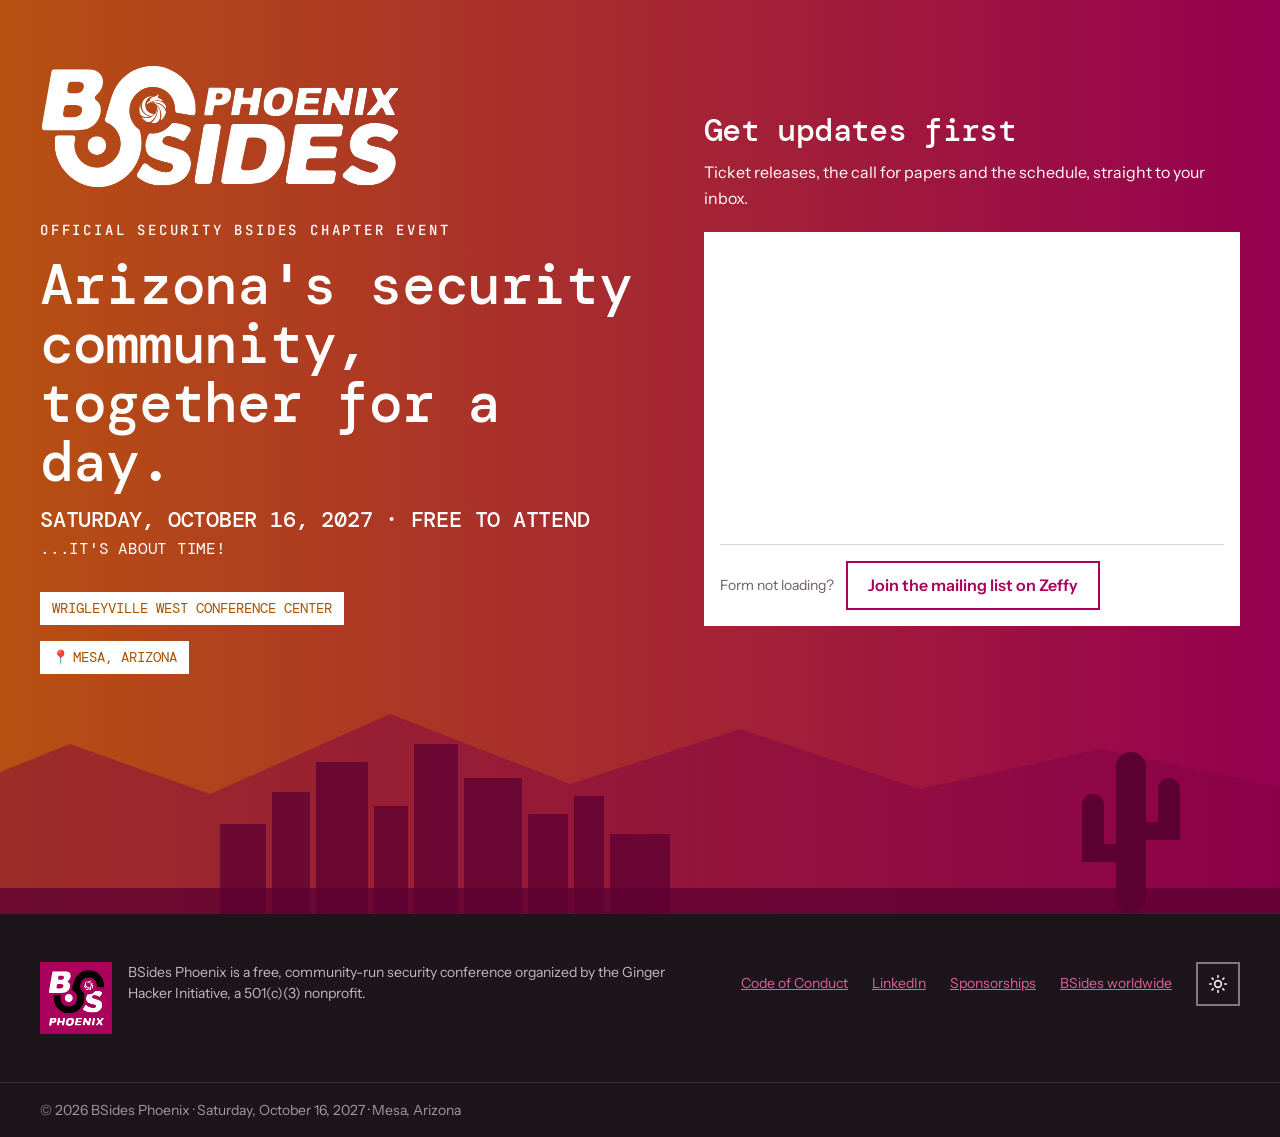
==== commit 35586b70: "Add a light/dark switch that defaults to the device setting - A sun/moon button in the header (in th" ====
--- a/index.html
+++ b/index.html
@@ -3,6 +3,8 @@
 <head>
 <meta charset="utf-8">
 <meta name="viewport" content="width=device-width, initial-scale=1">
+<!-- Apply a saved light/dark choice before the page is drawn (see assets/js/theme.js) -->
+<script>try{var t=localStorage.getItem("bsp-theme");if(t==="light"||t==="dark")document.documentElement.setAttribute("data-theme",t)}catch(e){}</script>
 <title>BSides Phoenix 2027 · Saturday, October 16, 2027 · Mesa, Arizona</title>
 <meta name="description" content="BSides Phoenix is a free, community-run security conference on Saturday, October 16, 2027 in Mesa, Arizona. Sign up for email updates on tickets, the call for papers and the schedule.">
 <meta property="og:title" content="BSides Phoenix 2027">
@@ -22,6 +24,7 @@
 <link rel="apple-touch-icon" href="apple-touch-icon.png">
 <link href="https://fonts.googleapis.com/css2?family=Instrument+Sans:wght@400..700&amp;family=DM+Mono:wght@400;500&amp;family=JetBrains+Mono:wght@500&amp;display=swap" rel="stylesheet">
 <link rel="stylesheet" href="assets/css/site.css">
+<script src="assets/js/theme.js" defer></script>
 </head>
 <body>
 <div class="page">
@@ -96,6 +99,10 @@
 <a href="https://www.linkedin.com/company/bsidesphx" class="footer-link">LinkedIn</a>
 <a href="mailto:sponsorships@bsidesphoenix.org" class="footer-link">Sponsorships</a>
 <a href="https://bsides.org" class="footer-link">BSides worldwide</a>
+<button type="button" class="theme-toggle" aria-label="Switch between light and dark mode" hidden>
+<svg class="theme-toggle__sun" viewBox="0 0 24 24" fill="none" stroke="currentColor" stroke-width="2" stroke-linecap="round" aria-hidden="true"><circle cx="12" cy="12" r="4"/><path d="M12 2v2M12 20v2M4.9 4.9l1.4 1.4M17.7 17.7l1.4 1.4M2 12h2M20 12h2M4.9 19.1l1.4-1.4M17.7 6.3l1.4-1.4"/></svg>
+<svg class="theme-toggle__moon" viewBox="0 0 24 24" fill="none" stroke="currentColor" stroke-width="2" stroke-linecap="round" stroke-linejoin="round" aria-hidden="true"><path d="M20 14.5A8 8 0 0 1 9.5 4a8 8 0 1 0 10.5 10.5z"/></svg>
+</button>
 </nav>
 </div>
 <div class="site-footer__legal">
--- a/assets/css/site.css
+++ b/assets/css/site.css
@@ -61,8 +61,10 @@
 :root { color-scheme: light dark; }
 
 /* Dark mode follows the visitor's device setting. */
+/* Dark theme: follows the device setting unless the visitor picked a mode with the
+   theme switch (assets/js/theme.js sets data-theme="light" or "dark" on <html>). */
 @media (prefers-color-scheme: dark) {
-  :root {
+  :root:not([data-theme="light"]) {
     --surface: var(--charcoal-950);
     --surface-alt: var(--charcoal-900);
     --ink: var(--charcoal-100);
@@ -74,8 +76,22 @@
     --focus: var(--magenta-300);
   }
   /* The agenda band shares the dark page ground, so give it edges. */
-  .dark { border-top: 1px solid var(--divider); border-bottom: 1px solid var(--divider); }
-}
+  :root:not([data-theme="light"]) .dark { border-top: 1px solid var(--divider); border-bottom: 1px solid var(--divider); }
+}
+:root[data-theme="dark"] {
+  color-scheme: dark;
+    --surface: var(--charcoal-950);
+    --surface-alt: var(--charcoal-900);
+    --ink: var(--charcoal-100);
+    --ink-muted: var(--charcoal-300);
+    --accent-text: var(--magenta-300);
+    --accent-hover: var(--magenta-200);
+    --orange-text: var(--event-orange);
+    --divider: var(--charcoal-800);
+    --focus: var(--magenta-300);
+}
+:root[data-theme="dark"] .dark { border-top: 1px solid var(--divider); border-bottom: 1px solid var(--divider); }
+:root[data-theme="light"] { color-scheme: light; }
 
 /* ---------- Base ---------- */
 html { scroll-behavior: smooth; }
@@ -381,3 +397,24 @@
 .coming-soon { border: 2px dashed var(--border); padding: 24px; color: var(--ink-muted); }
 .coming-soon p { margin: 0; }
 .panel__link, .panel__link:hover { color: var(--magenta-300); }
+
+/* ---------- Light / dark switch (assets/js/theme.js) ---------- */
+.theme-toggle {
+  display: inline-flex; align-items: center; justify-content: center; width: 44px; height: 44px; padding: 0;
+  font: inherit; color: var(--ink); background: transparent; border: 2px solid var(--border); cursor: pointer;
+}
+.theme-toggle[hidden] { display: none; }
+.theme-toggle svg { width: 20px; height: 20px; }
+.theme-toggle .theme-toggle__moon { display: none; }
+.theme-toggle[data-current="dark"] .theme-toggle__sun { display: none; }
+.theme-toggle[data-current="dark"] .theme-toggle__moon { display: block; }
+.site-footer .theme-toggle { color: var(--charcoal-100); border-color: var(--charcoal-500); }
+/* Header logo: the colour lockup on light grounds, the white lockup on dark,
+   following the same rules as the theme (device setting or the visitor's choice). */
+.brand__logo--dark { display: none; }
+@media (prefers-color-scheme: dark) {
+  :root:not([data-theme="light"]) .brand__logo--light { display: none; }
+  :root:not([data-theme="light"]) .brand__logo--dark { display: block; }
+}
+:root[data-theme="dark"] .brand__logo--light { display: none; }
+:root[data-theme="dark"] .brand__logo--dark { display: block; }
